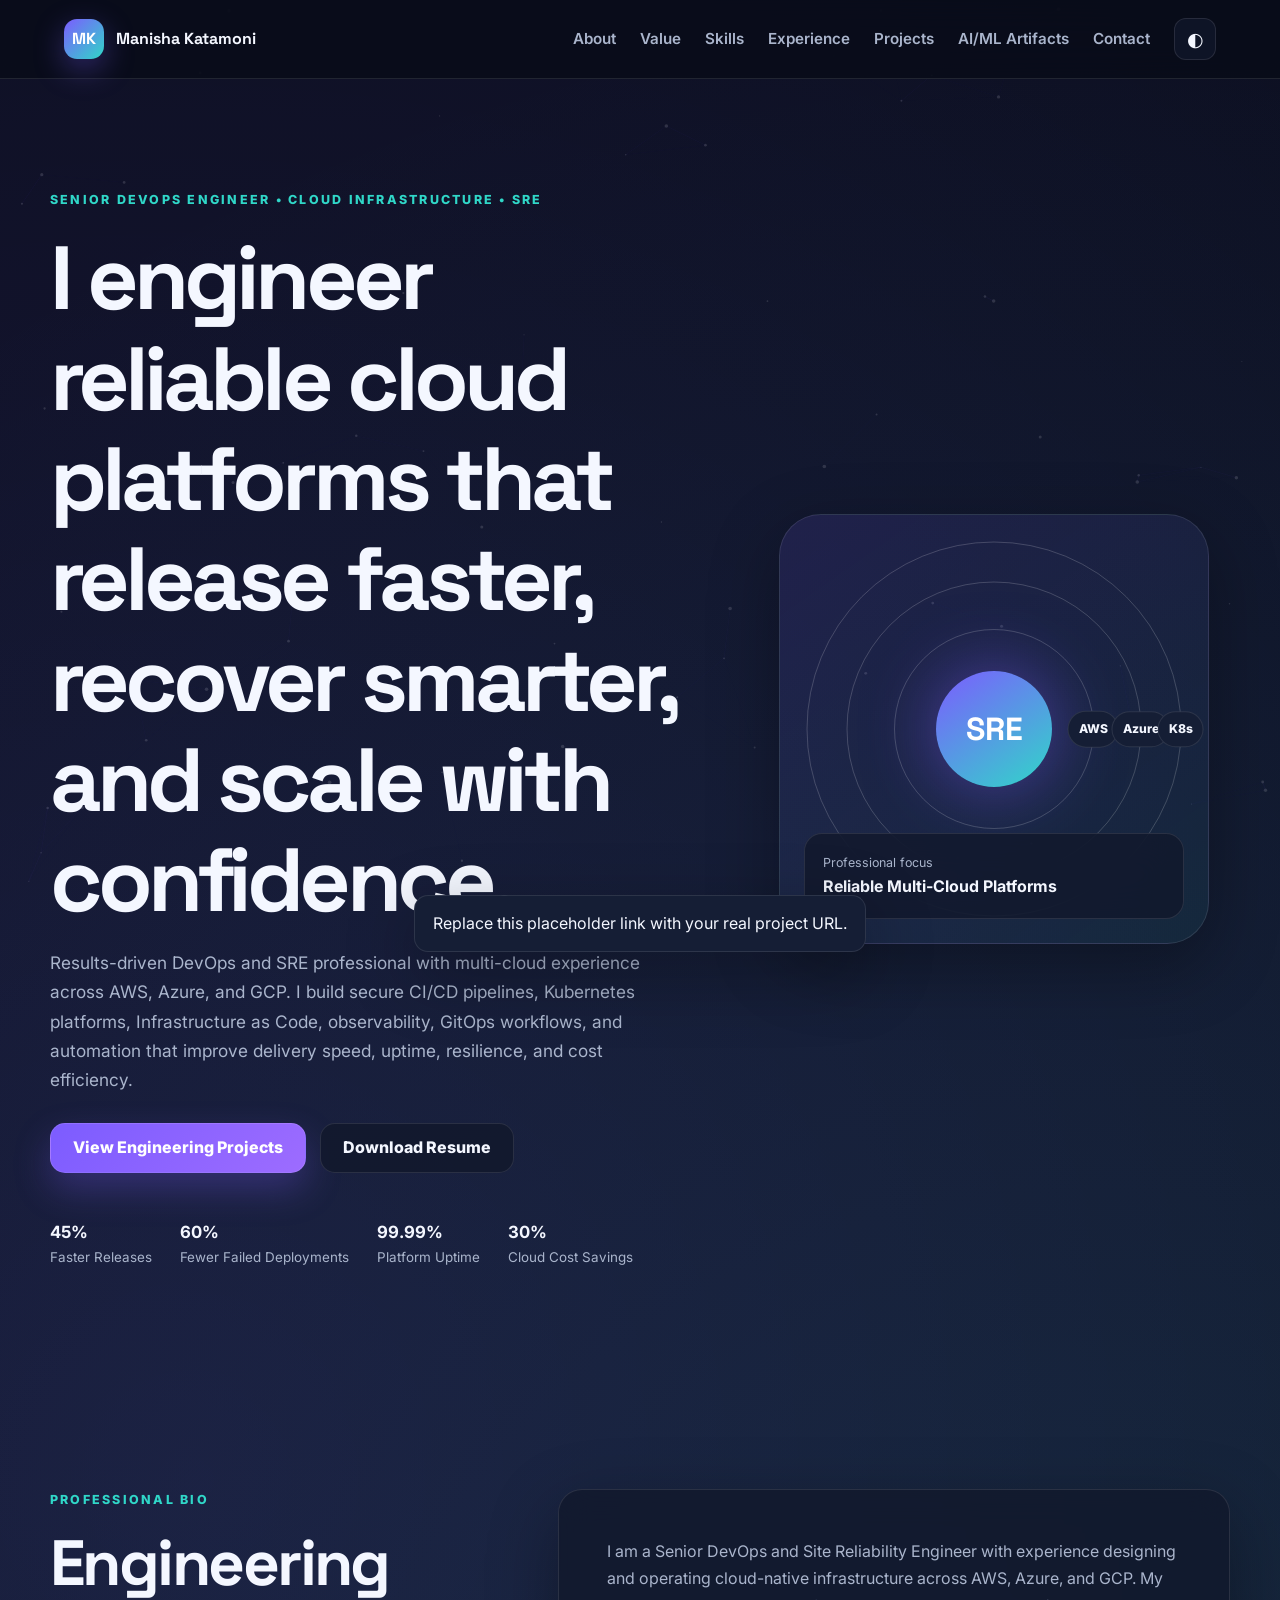
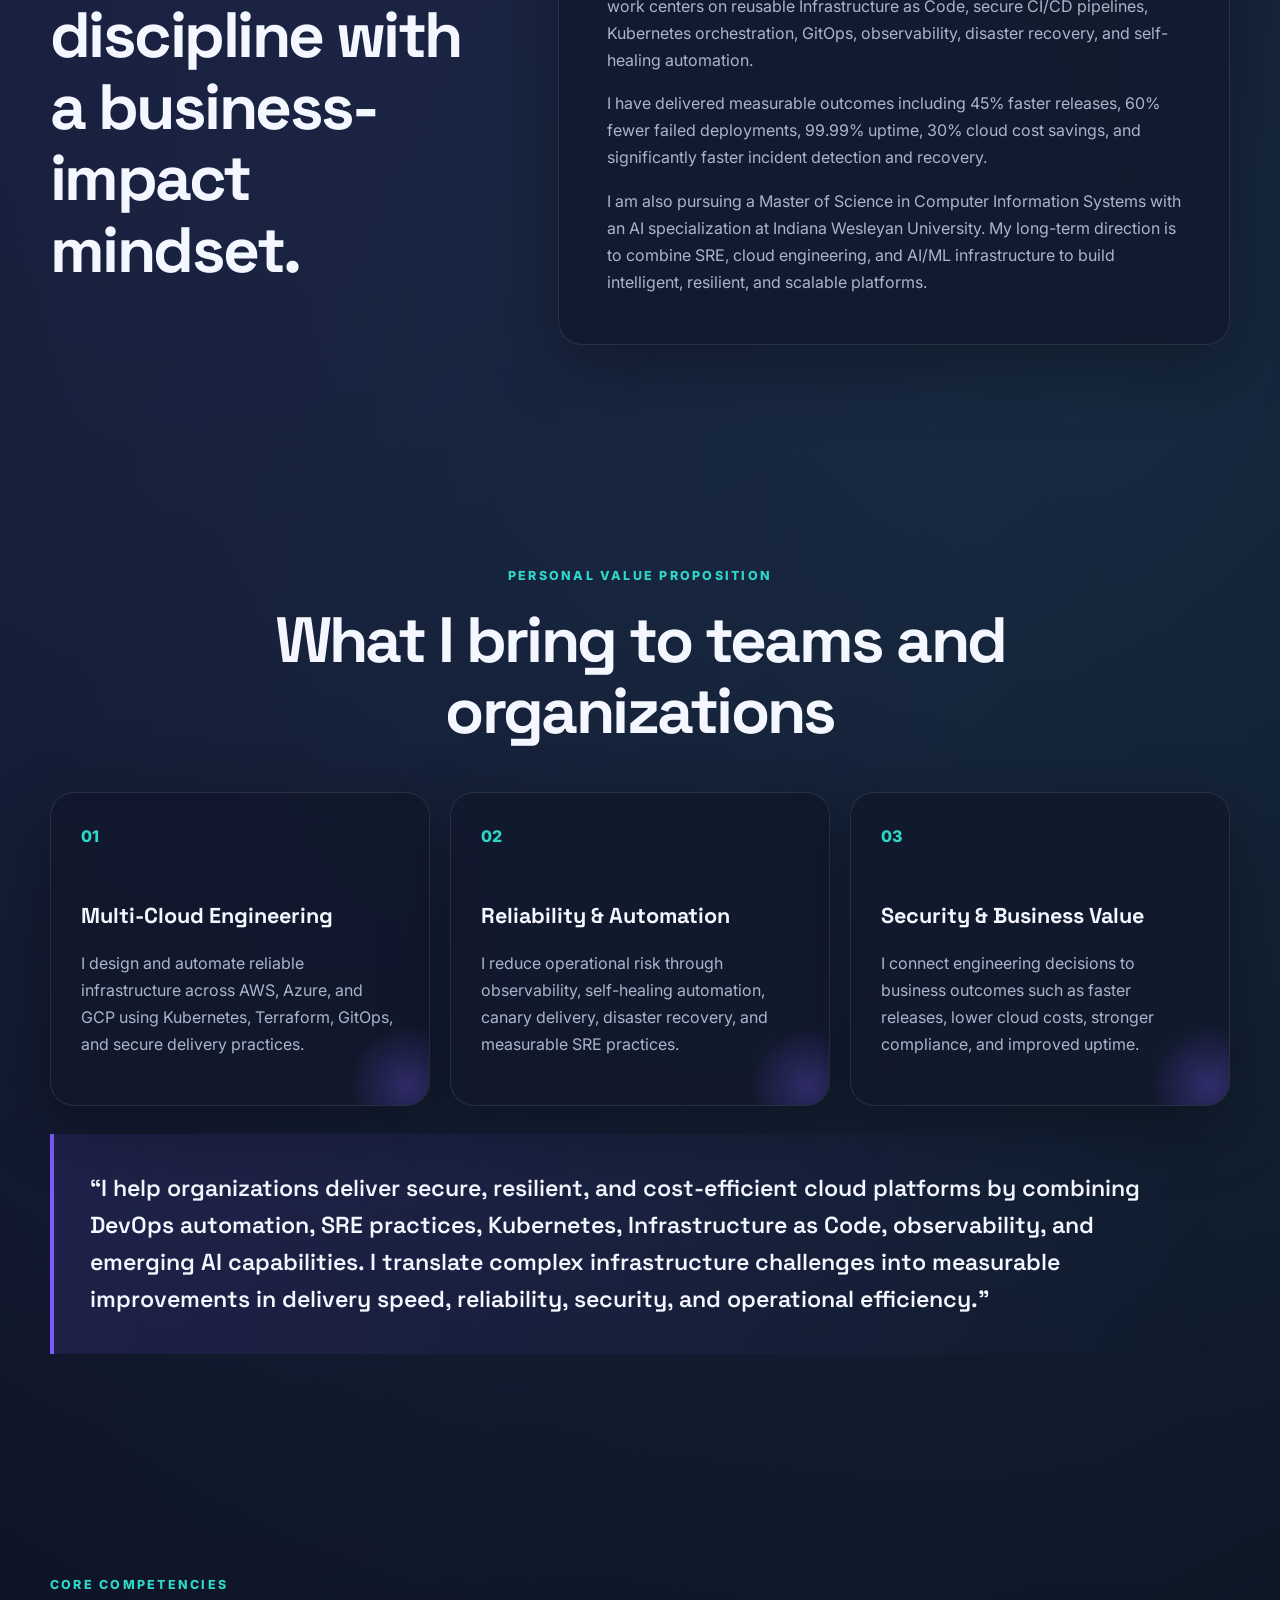
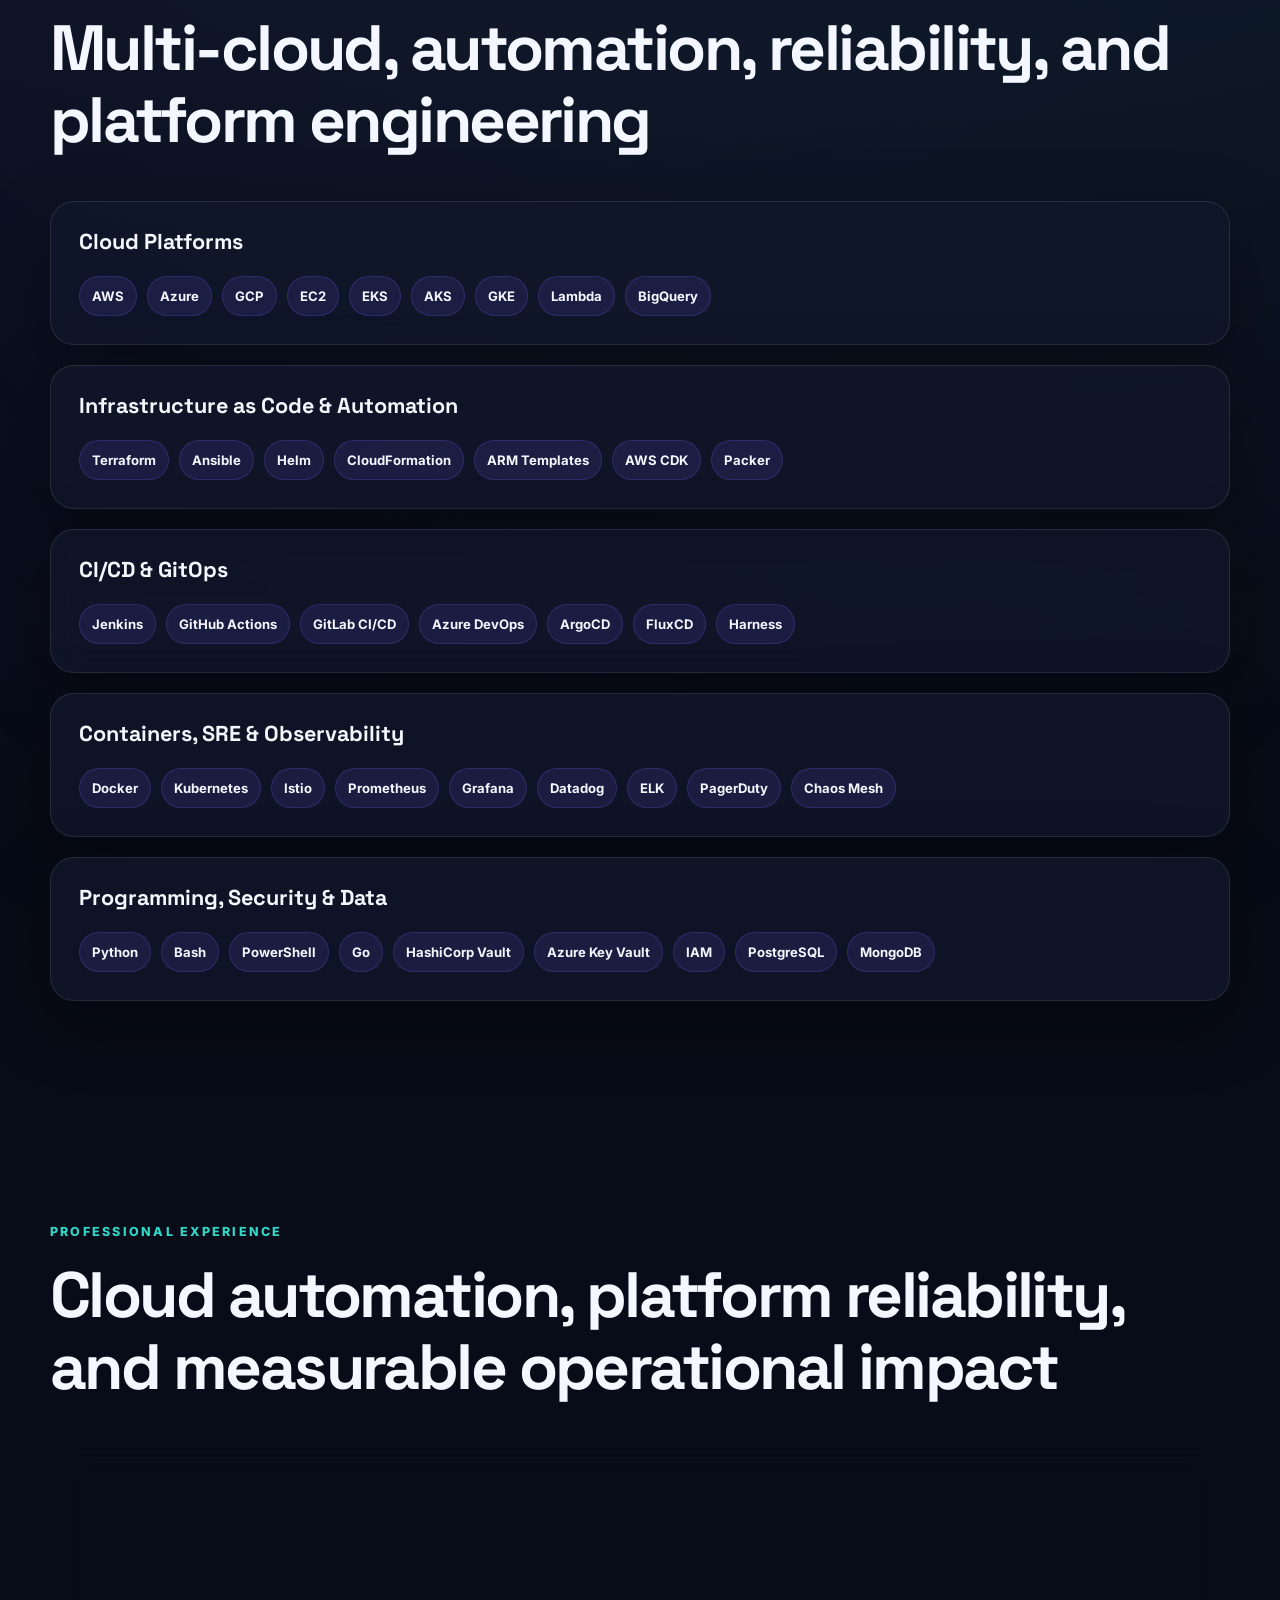
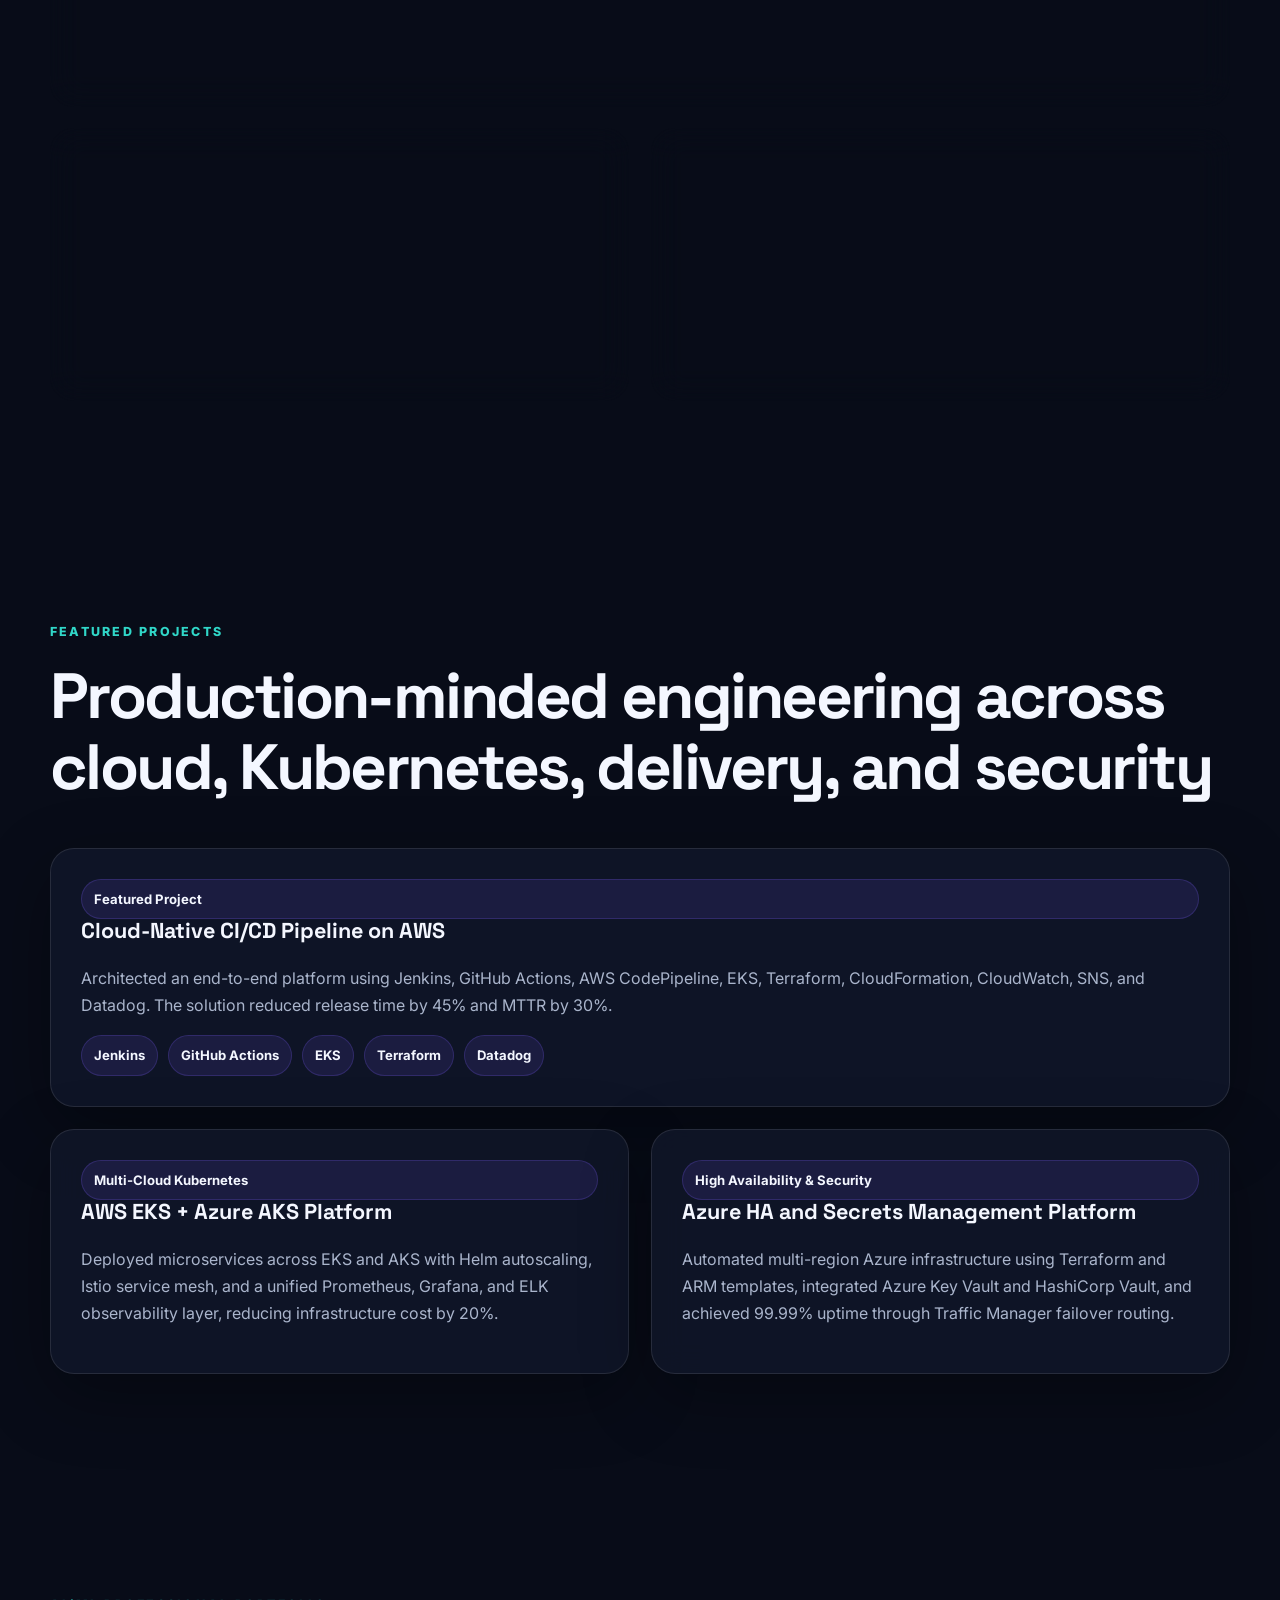
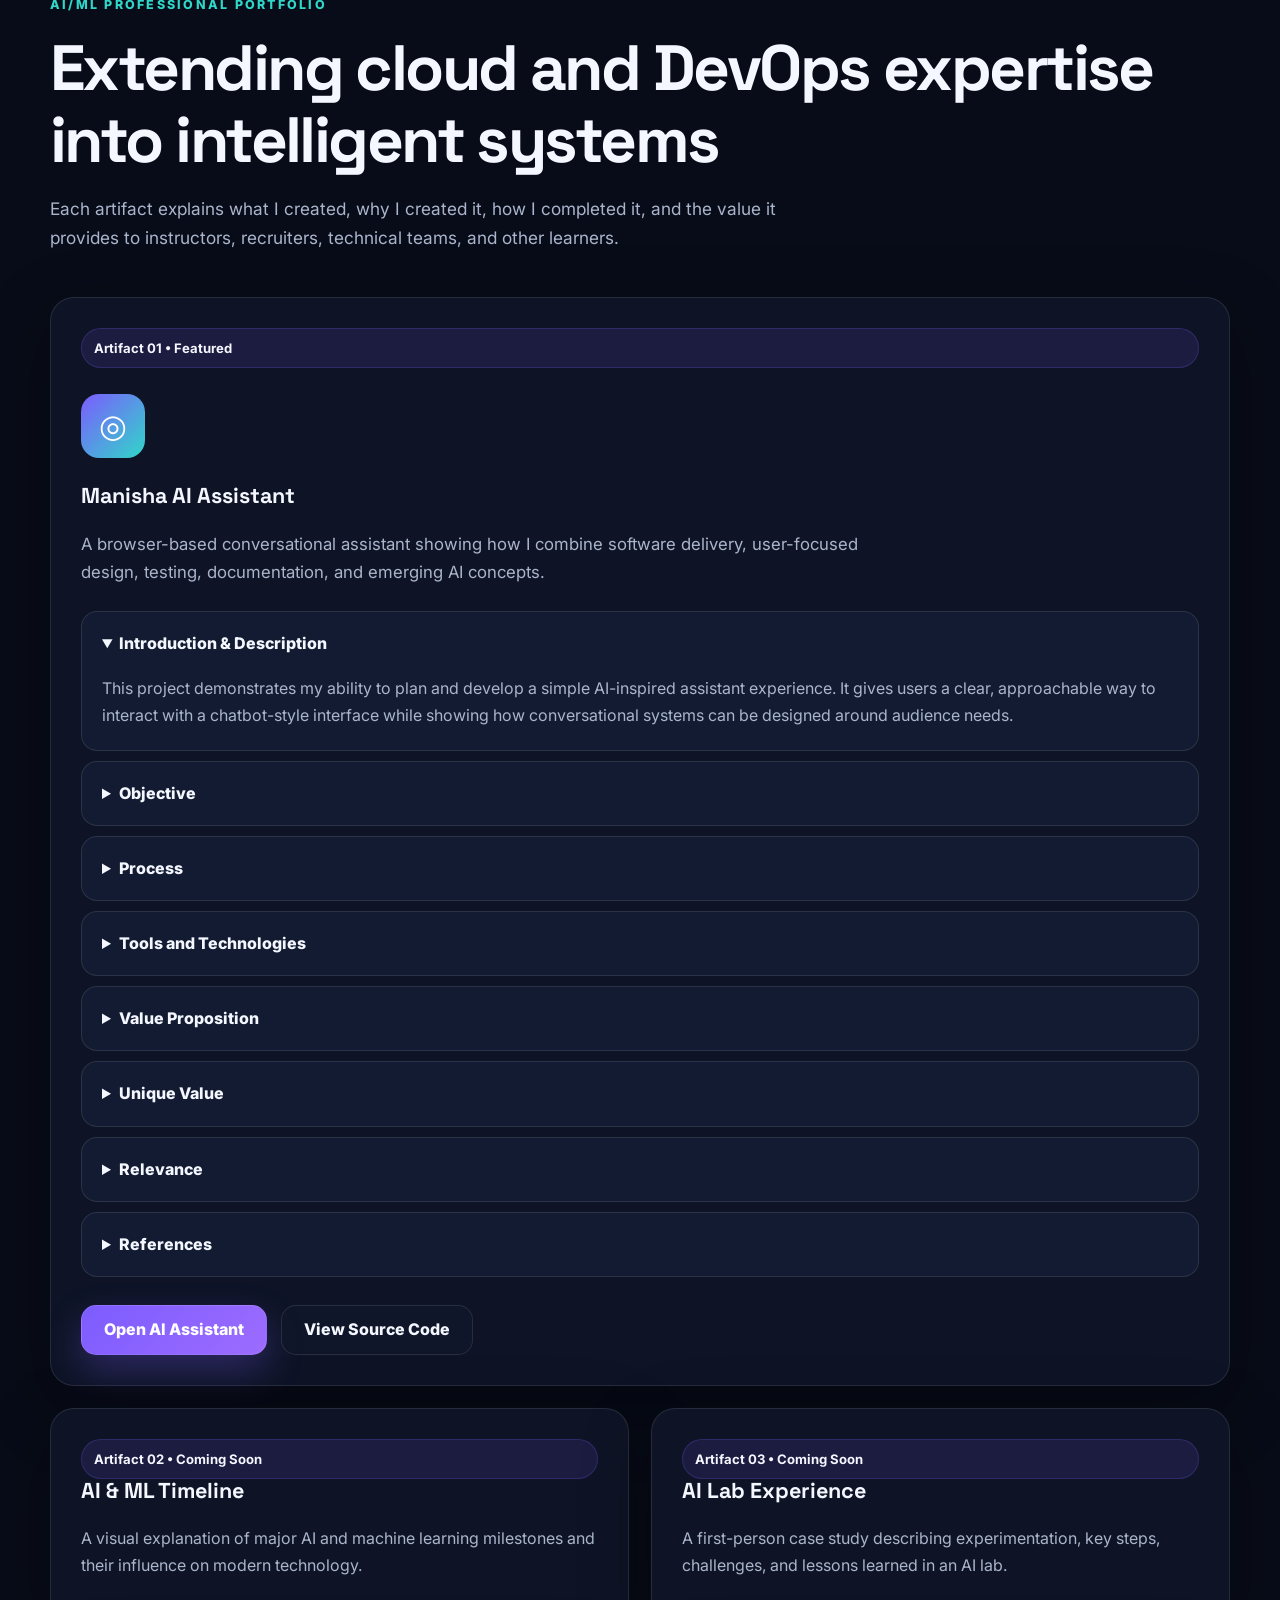
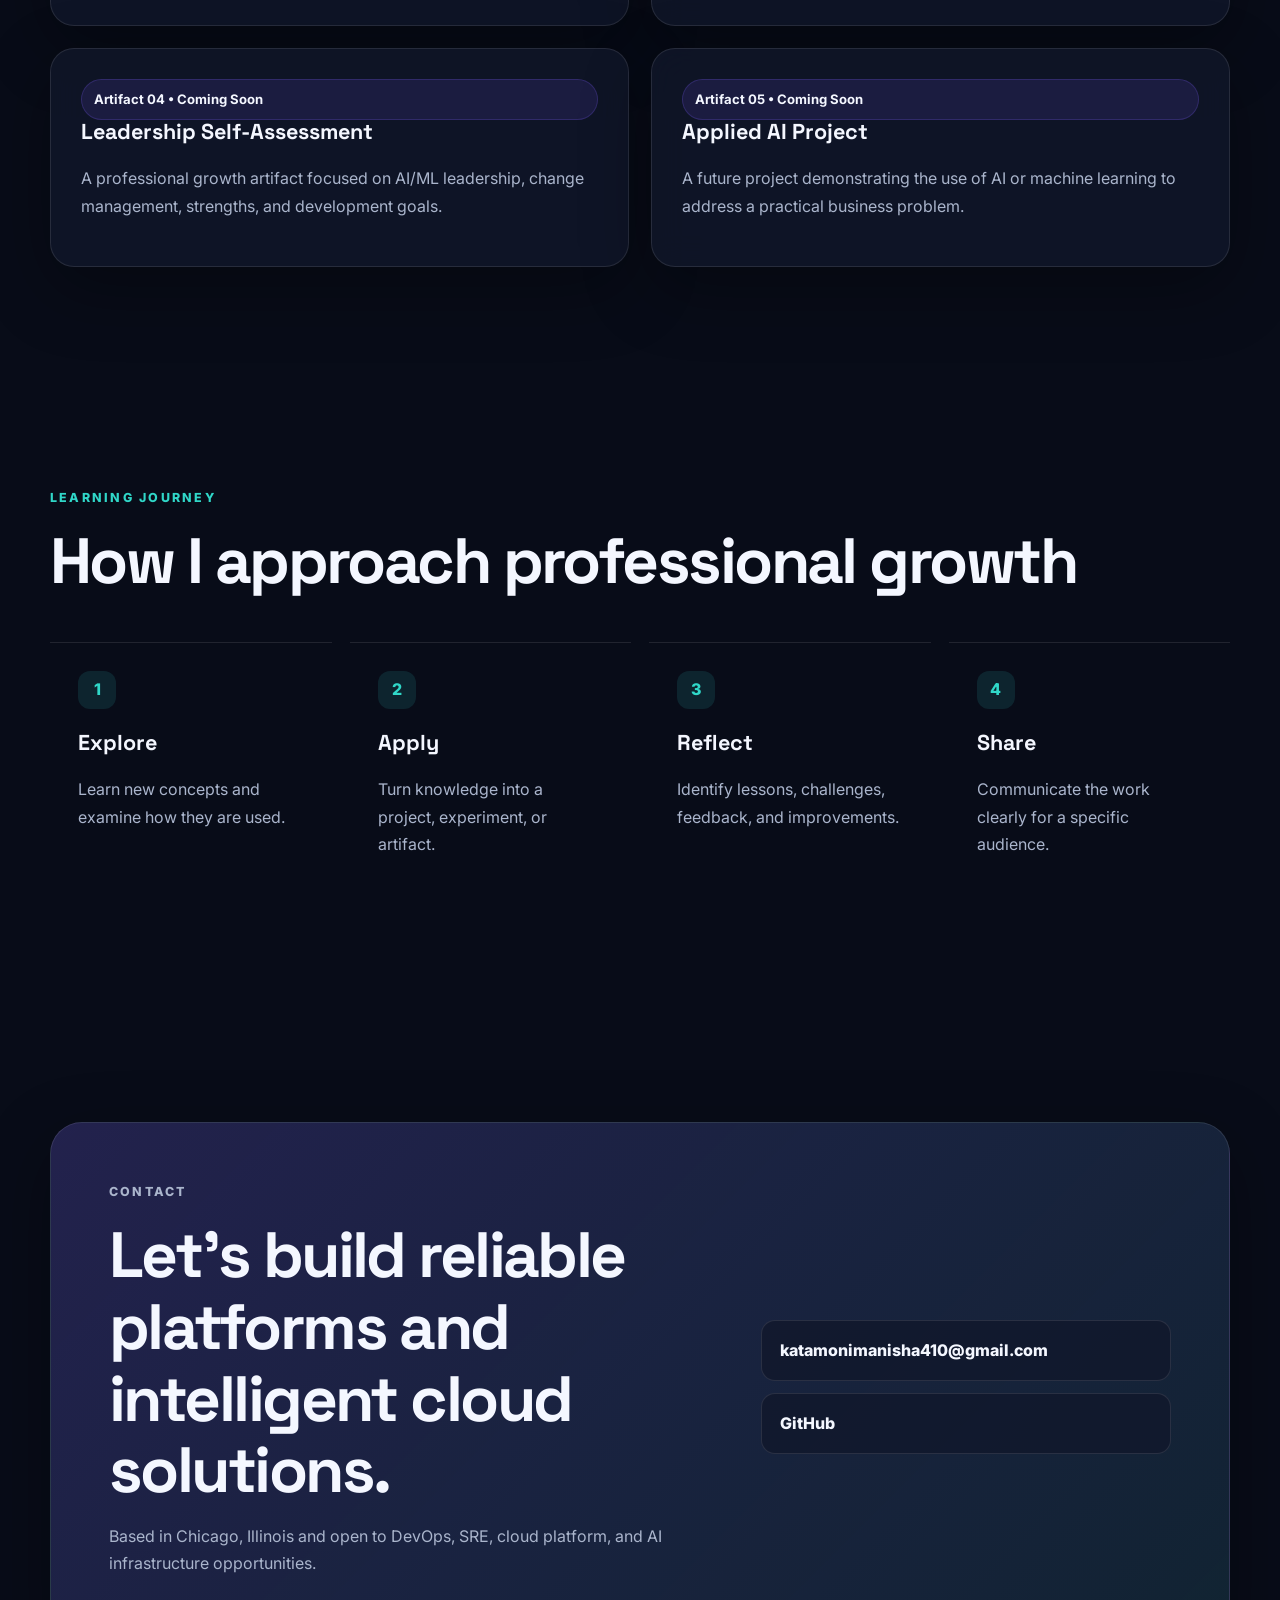
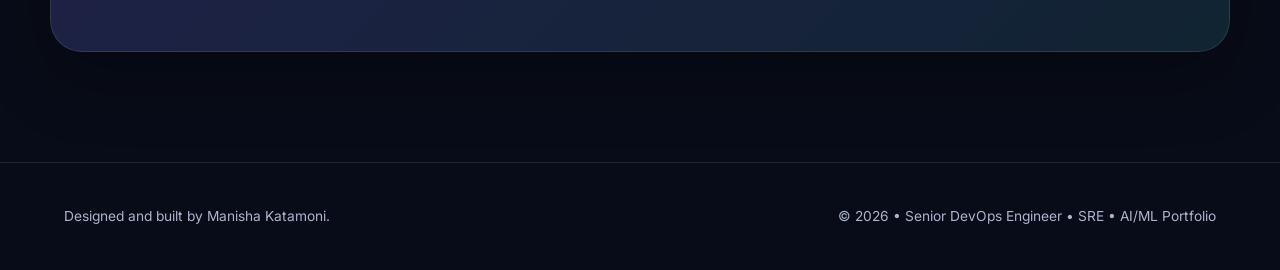
==== index.html @ 49115dc1 "Add files via upload" ====
<!DOCTYPE html>
<html lang="en">
<head>
  <meta charset="UTF-8" />
  <meta name="viewport" content="width=device-width, initial-scale=1.0" />
  <meta name="description" content="Manisha Katamoni — Senior DevOps Engineer, Cloud Infrastructure Engineer, SRE, and AI/ML graduate student." />
  <meta name="keywords" content="Manisha Katamoni, AI, Machine Learning, DevOps, Cloud, Portfolio, GitHub Pages" />
  <meta name="author" content="Manisha Katamoni" />
  <meta property="og:title" content="Manisha Katamoni | AI & ML Portfolio" />
  <meta property="og:description" content="A professional portfolio showcasing AI, ML, DevOps, cloud, and automation projects." />
  <meta property="og:type" content="website" />
  <meta name="theme-color" content="#0b1020" />
  <title>Manisha Katamoni | Senior DevOps Engineer & SRE</title>
  <link rel="icon" href="assets/favicon.svg" type="image/svg+xml" />
  <link rel="stylesheet" href="styles.css" />
</head>
<body>
  <canvas id="neuralCanvas" aria-hidden="true"></canvas>

  <header class="site-header">
    <a class="brand" href="#home" aria-label="Go to home">
      <span class="brand-mark">MK</span>
      <span>Manisha Katamoni</span>
    </a>

    <button class="menu-button" id="menuButton" aria-label="Open navigation" aria-expanded="false">
      <span></span><span></span><span></span>
    </button>

    <nav id="siteNav" aria-label="Primary navigation">
      <a href="#about">About</a>
      <a href="#value">Value</a>
      <a href="#skills">Skills</a>
      <a href="#experience">Experience</a>
      <a href="#projects">Projects</a>
      <a href="#artifacts">AI/ML Artifacts</a>
      <a href="#contact">Contact</a>
    </nav>

    <button class="theme-button" id="themeButton" aria-label="Toggle color theme">◐</button>
  </header>

  <main>
    <section class="hero section" id="home">
      <div class="hero-copy reveal">
        <p class="eyebrow">Senior DevOps Engineer • Cloud Infrastructure • SRE</p>
        <h1>I engineer reliable cloud platforms that release faster, recover smarter, and scale with confidence.</h1>
        <p class="hero-text">Results-driven DevOps and SRE professional with multi-cloud experience across AWS, Azure, and GCP. I build secure CI/CD pipelines, Kubernetes platforms, Infrastructure as Code, observability, GitOps workflows, and automation that improve delivery speed, uptime, resilience, and cost efficiency.</p>
        <div class="hero-actions">
          <a class="button primary" href="#projects">View Engineering Projects</a>
          <a class="button secondary" href="assets/Manisha_Katamoni_Resume.docx" download>Download Resume</a>
        </div>
        <div class="quick-stats" aria-label="Professional highlights">
          <div><strong>45%</strong><span>Faster Releases</span></div>
          <div><strong>60%</strong><span>Fewer Failed Deployments</span></div>
          <div><strong>99.99%</strong><span>Platform Uptime</span></div>
          <div><strong>30%</strong><span>Cloud Cost Savings</span></div>
        </div>
      </div>
      <div class="hero-visual reveal">
        <div class="orbit-card">
          <div class="core">SRE</div>
          <span class="orbit orbit-one"><i>AWS</i></span>
          <span class="orbit orbit-two"><i>Azure</i></span>
          <span class="orbit orbit-three"><i>K8s</i></span>
          <div class="signal-card"><span>Professional focus</span><strong>Reliable Multi-Cloud Platforms</strong></div>
        </div>
      </div>
    </section>

    <section class="section two-column" id="about">
      <div class="section-heading reveal"><p class="eyebrow">Professional Bio</p><h2>Engineering discipline with a business-impact mindset.</h2></div>
      <div class="content-card reveal">
        <p>I am a Senior DevOps and Site Reliability Engineer with experience designing and operating cloud-native infrastructure across AWS, Azure, and GCP. My work centers on reusable Infrastructure as Code, secure CI/CD pipelines, Kubernetes orchestration, GitOps, observability, disaster recovery, and self-healing automation.</p>
        <p>I have delivered measurable outcomes including 45% faster releases, 60% fewer failed deployments, 99.99% uptime, 30% cloud cost savings, and significantly faster incident detection and recovery.</p>
        <p>I am also pursuing a Master of Science in Computer Information Systems with an AI specialization at Indiana Wesleyan University. My long-term direction is to combine SRE, cloud engineering, and AI/ML infrastructure to build intelligent, resilient, and scalable platforms.</p>
      </div>
    </section>

    <section class="section value-section" id="value">
      <div class="section-heading centered reveal">
        <p class="eyebrow">Personal Value Proposition</p>
        <h2>What I bring to teams and organizations</h2>
      </div>

      <div class="value-grid">
        <article class="value-card reveal">
          <span class="card-number">01</span>
          <h3>Multi-Cloud Engineering</h3>
          <p>I design and automate reliable infrastructure across AWS, Azure, and GCP using Kubernetes, Terraform, GitOps, and secure delivery practices.</p>
        </article>

        <article class="value-card reveal">
          <span class="card-number">02</span>
          <h3>Reliability & Automation</h3>
          <p>I reduce operational risk through observability, self-healing automation, canary delivery, disaster recovery, and measurable SRE practices.</p>
        </article>

        <article class="value-card reveal">
          <span class="card-number">03</span>
          <h3>Security & Business Value</h3>
          <p>I connect engineering decisions to business outcomes such as faster releases, lower cloud costs, stronger compliance, and improved uptime.</p>
        </article>
      </div>

      <blockquote class="statement reveal">“I help organizations deliver secure, resilient, and cost-efficient cloud platforms by combining DevOps automation, SRE practices, Kubernetes, Infrastructure as Code, observability, and emerging AI capabilities. I translate complex infrastructure challenges into measurable improvements in delivery speed, reliability, security, and operational efficiency.”</blockquote>
    </section>

    <section class="section" id="skills">
      <div class="section-heading reveal"><p class="eyebrow">Core Competencies</p><h2>Multi-cloud, automation, reliability, and platform engineering</h2></div>
      <div class="skills-layout">
        <div class="skill-group reveal"><h3>Cloud Platforms</h3><div class="tag-list"><span>AWS</span><span>Azure</span><span>GCP</span><span>EC2</span><span>EKS</span><span>AKS</span><span>GKE</span><span>Lambda</span><span>BigQuery</span></div></div>
        <div class="skill-group reveal"><h3>Infrastructure as Code & Automation</h3><div class="tag-list"><span>Terraform</span><span>Ansible</span><span>Helm</span><span>CloudFormation</span><span>ARM Templates</span><span>AWS CDK</span><span>Packer</span></div></div>
        <div class="skill-group reveal"><h3>CI/CD & GitOps</h3><div class="tag-list"><span>Jenkins</span><span>GitHub Actions</span><span>GitLab CI/CD</span><span>Azure DevOps</span><span>ArgoCD</span><span>FluxCD</span><span>Harness</span></div></div>
        <div class="skill-group reveal"><h3>Containers, SRE & Observability</h3><div class="tag-list"><span>Docker</span><span>Kubernetes</span><span>Istio</span><span>Prometheus</span><span>Grafana</span><span>Datadog</span><span>ELK</span><span>PagerDuty</span><span>Chaos Mesh</span></div></div>
        <div class="skill-group reveal"><h3>Programming, Security & Data</h3><div class="tag-list"><span>Python</span><span>Bash</span><span>PowerShell</span><span>Go</span><span>HashiCorp Vault</span><span>Azure Key Vault</span><span>IAM</span><span>PostgreSQL</span><span>MongoDB</span></div></div>
      </div>
    </section>


    <section class="section" id="experience">
      <div class="section-heading reveal"><p class="eyebrow">Professional Experience</p><h2>Cloud automation, platform reliability, and measurable operational impact</h2></div>
      <div class="artifact-grid">
        <article class="artifact-card featured reveal"><div class="artifact-badge">Jan 2024 – Apr 2026</div><h3>DevOps Engineer — Biztegy Analytics Inc</h3><p>Built reusable Terraform modules and Ansible playbooks, deployed AKS workloads with Docker and Helm, accelerated release velocity through GitHub Actions and Jenkins, reduced AWS costs, strengthened observability, and integrated Azure Key Vault and HashiCorp Vault.</p><div class="tag-list"><span>40% faster provisioning</span><span>45% faster releases</span><span>30% lower cloud cost</span><span>99.99% uptime</span></div></article>
        <article class="artifact-card reveal"><div class="artifact-badge">Jan 2023 – Jan 2024</div><h3>Site Reliability Engineer — MAXSOFT</h3><p>Defined SLIs and SLOs, automated Kubernetes recovery with Python and Ansible, introduced canary delivery and ArgoCD, optimized EKS autoscaling, and designed disaster recovery with a two-hour RTO and 30-minute RPO.</p></article>
        <article class="artifact-card reveal"><div class="artifact-badge">Oct 2020 – Dec 2021</div><h3>AWS DevOps Engineer Intern — RSM Technologies</h3><p>Automated AWS deployments with Jenkins and GitHub Actions, improved IAM and VPC security, introduced Terraform and CloudFormation, deployed Docker workloads to ECS Fargate, and created CloudWatch and SNS monitoring.</p></article>
      </div>
    </section>

    <section class="section" id="projects">
      <div class="section-heading reveal"><p class="eyebrow">Featured Projects</p><h2>Production-minded engineering across cloud, Kubernetes, delivery, and security</h2></div>
      <div class="artifact-grid">
        <article class="artifact-card featured reveal"><div class="artifact-badge">Featured Project</div><h3>Cloud-Native CI/CD Pipeline on AWS</h3><p>Architected an end-to-end platform using Jenkins, GitHub Actions, AWS CodePipeline, EKS, Terraform, CloudFormation, CloudWatch, SNS, and Datadog. The solution reduced release time by 45% and MTTR by 30%.</p><div class="tag-list"><span>Jenkins</span><span>GitHub Actions</span><span>EKS</span><span>Terraform</span><span>Datadog</span></div></article>
        <article class="artifact-card reveal"><div class="artifact-badge">Multi-Cloud Kubernetes</div><h3>AWS EKS + Azure AKS Platform</h3><p>Deployed microservices across EKS and AKS with Helm autoscaling, Istio service mesh, and a unified Prometheus, Grafana, and ELK observability layer, reducing infrastructure cost by 20%.</p></article>
        <article class="artifact-card reveal"><div class="artifact-badge">High Availability & Security</div><h3>Azure HA and Secrets Management Platform</h3><p>Automated multi-region Azure infrastructure using Terraform and ARM templates, integrated Azure Key Vault and HashiCorp Vault, and achieved 99.99% uptime through Traffic Manager failover routing.</p></article>
      </div>
    </section>

    <section class="section" id="artifacts">
      <div class="section-heading reveal">
        <p class="eyebrow">AI/ML Professional Portfolio</p>
        <h2>Extending cloud and DevOps expertise into intelligent systems</h2>
        <p class="section-intro">
          Each artifact explains what I created, why I created it, how I completed it, and the value
          it provides to instructors, recruiters, technical teams, and other learners.
        </p>
      </div>

      <div class="artifact-grid">
        <article class="artifact-card featured reveal">
          <div class="artifact-badge">Artifact 01 • Featured</div>
          <div class="artifact-icon">◎</div>
          <h3>Manisha AI Assistant</h3>
          <p class="artifact-summary">
            A browser-based conversational assistant showing how I combine software delivery, user-focused design, testing, documentation, and emerging AI concepts.
          </p>

          <div class="artifact-details">
            <details open>
              <summary>Introduction & Description</summary>
              <p>
                This project demonstrates my ability to plan and develop a simple AI-inspired
                assistant experience. It gives users a clear, approachable way to interact with a
                chatbot-style interface while showing how conversational systems can be designed
                around audience needs.
              </p>
            </details>

            <details>
              <summary>Objective</summary>
              <p>
                To understand the fundamentals of AI assistants and create an accessible application
                that demonstrates conversation flow, user interaction, testing, and practical software delivery.
              </p>
            </details>

            <details>
              <summary>Process</summary>
              <ol>
                <li>Defined the assistant's purpose, audience, rules, and success criteria.</li>
                <li>Designed a simple conversation flow and user interface.</li>
                <li>Developed the project using browser-based technologies.</li>
                <li>Created test scenarios for expected and unexpected user inputs.</li>
                <li>Published the project so an instructor or recruiter could access it.</li>
              </ol>
            </details>

            <details>
              <summary>Tools and Technologies</summary>
              <p>HTML, CSS, JavaScript, Git, GitHub, GitHub Pages, and generative AI for planning and testing.</p>
            </details>

            <details>
              <summary>Value Proposition</summary>
              <p>
                This artifact demonstrates that I can translate AI concepts into a practical and
                understandable user experience while applying software development, documentation,
                testing, and deployment skills.
              </p>
            </details>

            <details>
              <summary>Unique Value</summary>
              <p>
                The project connects my existing engineering background with my developing AI skills.
                It shows not only that I can build a working application, but also that I can explain
                its purpose and make it accessible to a broad audience.
              </p>
            </details>

            <details>
              <summary>Relevance</summary>
              <p>
                This artifact is relevant to instructors, hiring managers, and technical teams because
                it provides visible evidence of problem-solving, communication, web development,
                project organization, and AI-focused learning.
              </p>
            </details>

            <details>
              <summary>References</summary>
              <p>GitHub documentation, course learning materials, and project testing notes.</p>
            </details>
          </div>

          <div class="artifact-actions">
            <a class="button primary" href="https://m25022000.github.io/manisha-AI-Assistent/" target="_blank" rel="noreferrer">Open AI Assistant</a>
            <a class="button secondary" href="https://github.com/m25022000/manisha-AI-Assistent" target="_blank" rel="noreferrer">View Source Code</a>
          </div>
        </article>

        <article class="artifact-card reveal">
          <div class="artifact-badge">Artifact 02 • Coming Soon</div>
          <h3>AI & ML Timeline</h3>
          <p>A visual explanation of major AI and machine learning milestones and their influence on modern technology.</p>
        </article>

        <article class="artifact-card reveal">
          <div class="artifact-badge">Artifact 03 • Coming Soon</div>
          <h3>AI Lab Experience</h3>
          <p>A first-person case study describing experimentation, key steps, challenges, and lessons learned in an AI lab.</p>
        </article>

        <article class="artifact-card reveal">
          <div class="artifact-badge">Artifact 04 • Coming Soon</div>
          <h3>Leadership Self-Assessment</h3>
          <p>A professional growth artifact focused on AI/ML leadership, change management, strengths, and development goals.</p>
        </article>

        <article class="artifact-card reveal">
          <div class="artifact-badge">Artifact 05 • Coming Soon</div>
          <h3>Applied AI Project</h3>
          <p>A future project demonstrating the use of AI or machine learning to address a practical business problem.</p>
        </article>
      </div>
    </section>

    <section class="section journey">
      <div class="section-heading reveal">
        <p class="eyebrow">Learning Journey</p>
        <h2>How I approach professional growth</h2>
      </div>

      <div class="journey-track">
        <div class="journey-step reveal"><span>1</span><h3>Explore</h3><p>Learn new concepts and examine how they are used.</p></div>
        <div class="journey-step reveal"><span>2</span><h3>Apply</h3><p>Turn knowledge into a project, experiment, or artifact.</p></div>
        <div class="journey-step reveal"><span>3</span><h3>Reflect</h3><p>Identify lessons, challenges, feedback, and improvements.</p></div>
        <div class="journey-step reveal"><span>4</span><h3>Share</h3><p>Communicate the work clearly for a specific audience.</p></div>
      </div>
    </section>

    <section class="section contact-section" id="contact">
      <div class="contact-card reveal">
        <div>
          <p class="eyebrow">Contact</p>
          <h2>Let’s build reliable platforms and intelligent cloud solutions.</h2>
          <p>
            Based in Chicago, Illinois and open to DevOps, SRE, cloud platform, and AI infrastructure opportunities.
          </p>
        </div>

        <div class="contact-links">
          <a href="mailto:katamonimanisha410@gmail.com">katamonimanisha410@gmail.com</a>
          <a href="https://github.com/m25022000" target="_blank" rel="noreferrer">GitHub</a>
        </div>
      </div>
    </section>
  </main>

  <footer>
    <p>Designed and built by Manisha Katamoni.</p>
    <p>© <span id="currentYear"></span> • Senior DevOps Engineer • SRE • AI/ML Portfolio</p>
  </footer>

  <div class="toast" id="toast" role="status" aria-live="polite">
    Replace this placeholder link with your real project URL.
  </div>

  <script src="script.js"></script>
</body>
</html>
---- styles.css ----
@import url('https://fonts.googleapis.com/css2?family=Inter:wght@400;500;600;700;800&family=Space+Grotesk:wght@500;600;700&display=swap');

:root {
  --bg: #080c18;
  --bg-soft: #10172a;
  --surface: rgba(17, 24, 43, 0.78);
  --surface-strong: #151e35;
  --text: #f4f7ff;
  --muted: #aab5cc;
  --line: rgba(255,255,255,.1);
  --accent: #7c5cff;
  --accent-2: #30d7c8;
  --accent-3: #ffb86b;
  --shadow: 0 22px 70px rgba(0,0,0,.32);
  --radius: 24px;
}

body.light {
  --bg: #f5f7fb;
  --bg-soft: #e9edf6;
  --surface: rgba(255,255,255,.82);
  --surface-strong: #ffffff;
  --text: #12182a;
  --muted: #5d6880;
  --line: rgba(18,24,42,.1);
  --shadow: 0 22px 60px rgba(31,45,80,.12);
}

* { box-sizing: border-box; }

html {
  scroll-behavior: smooth;
  scroll-padding-top: 90px;
}

body {
  margin: 0;
  background:
    radial-gradient(circle at 15% 15%, rgba(124,92,255,.15), transparent 30%),
    radial-gradient(circle at 85% 20%, rgba(48,215,200,.12), transparent 25%),
    var(--bg);
  color: var(--text);
  font-family: Inter, sans-serif;
  line-height: 1.7;
  transition: background .3s ease, color .3s ease;
}

a { color: inherit; text-decoration: none; }
button { font: inherit; }

#neuralCanvas {
  position: fixed;
  inset: 0;
  width: 100%;
  height: 100%;
  z-index: -1;
  opacity: .45;
  pointer-events: none;
}

.site-header {
  position: sticky;
  top: 0;
  z-index: 20;
  display: grid;
  grid-template-columns: auto 1fr auto;
  align-items: center;
  gap: 24px;
  padding: 18px clamp(20px, 5vw, 72px);
  background: color-mix(in srgb, var(--bg) 78%, transparent);
  backdrop-filter: blur(18px);
  border-bottom: 1px solid var(--line);
}

.brand {
  display: flex;
  align-items: center;
  gap: 12px;
  font-family: "Space Grotesk", sans-serif;
  font-weight: 700;
}

.brand-mark {
  display: grid;
  place-items: center;
  width: 40px;
  height: 40px;
  border-radius: 13px;
  background: linear-gradient(135deg, var(--accent), var(--accent-2));
  color: white;
  box-shadow: 0 10px 30px rgba(124,92,255,.35);
}

nav {
  justify-self: end;
  display: flex;
  gap: 24px;
}

nav a {
  color: var(--muted);
  font-size: .95rem;
  font-weight: 600;
  transition: color .2s ease;
}

nav a:hover { color: var(--text); }

.theme-button,
.menu-button {
  border: 1px solid var(--line);
  background: var(--surface);
  color: var(--text);
  border-radius: 12px;
  cursor: pointer;
}

.theme-button {
  width: 42px;
  height: 42px;
  font-size: 1.2rem;
}

.menu-button {
  display: none;
  width: 44px;
  height: 44px;
  padding: 10px;
}

.menu-button span {
  display: block;
  height: 2px;
  margin: 5px 0;
  background: currentColor;
}

.section {
  width: min(1180px, calc(100% - 40px));
  margin: 0 auto;
  padding: 110px 0;
}

.hero {
  min-height: calc(100vh - 78px);
  display: grid;
  grid-template-columns: 1.15fr .85fr;
  align-items: center;
  gap: 70px;
}

.eyebrow {
  margin: 0 0 18px;
  color: var(--accent-2);
  font-size: .78rem;
  font-weight: 800;
  letter-spacing: .18em;
  text-transform: uppercase;
}

h1, h2, h3 {
  font-family: "Space Grotesk", sans-serif;
  line-height: 1.12;
}

h1 {
  margin: 0;
  font-size: clamp(3rem, 7vw, 6.4rem);
  letter-spacing: -.055em;
  max-width: 920px;
}

h2 {
  margin: 0;
  font-size: clamp(2.2rem, 5vw, 4.5rem);
  letter-spacing: -.04em;
}

h3 { margin-top: 0; font-size: 1.35rem; }

.hero-text,
.section-intro {
  max-width: 760px;
  color: var(--muted);
  font-size: 1.08rem;
}

.hero-actions,
.artifact-actions {
  display: flex;
  flex-wrap: wrap;
  gap: 14px;
  margin-top: 28px;
}

.button {
  display: inline-flex;
  align-items: center;
  justify-content: center;
  min-height: 50px;
  padding: 0 22px;
  border-radius: 15px;
  border: 1px solid var(--line);
  font-weight: 800;
  transition: transform .2s ease, box-shadow .2s ease, background .2s ease;
}

.button:hover { transform: translateY(-2px); }

.button.primary {
  background: linear-gradient(135deg, var(--accent), #9d6cff);
  color: #fff;
  box-shadow: 0 16px 36px rgba(124,92,255,.28);
}

.button.secondary { background: var(--surface); }

.quick-stats {
  display: flex;
  flex-wrap: wrap;
  gap: 28px;
  margin-top: 45px;
}

.quick-stats div {
  display: flex;
  flex-direction: column;
}

.quick-stats strong { font-size: 1.05rem; }
.quick-stats span { color: var(--muted); font-size: .84rem; }

.hero-visual {
  min-height: 520px;
  display: grid;
  place-items: center;
}

.orbit-card {
  position: relative;
  width: min(430px, 88vw);
  aspect-ratio: 1;
  border: 1px solid var(--line);
  border-radius: 42px;
  background: linear-gradient(145deg, rgba(124,92,255,.13), rgba(48,215,200,.06));
  box-shadow: var(--shadow);
  overflow: hidden;
}

.core {
  position: absolute;
  inset: 50% auto auto 50%;
  transform: translate(-50%, -50%);
  display: grid;
  place-items: center;
  width: 116px;
  height: 116px;
  border-radius: 50%;
  background: linear-gradient(145deg, var(--accent), var(--accent-2));
  color: white;
  font: 800 2rem "Space Grotesk";
  box-shadow: 0 0 70px rgba(124,92,255,.5);
}

.orbit {
  position: absolute;
  inset: 50% auto auto 50%;
  border: 1px solid rgba(255,255,255,.18);
  border-radius: 50%;
  transform: translate(-50%, -50%);
  animation: spin 18s linear infinite;
}

.orbit i {
  position: absolute;
  top: 50%;
  left: 100%;
  transform: translate(-50%, -50%);
  padding: 7px 10px;
  border-radius: 999px;
  background: var(--surface-strong);
  border: 1px solid var(--line);
  color: var(--text);
  font-style: normal;
  font-size: .76rem;
  font-weight: 800;
}

.orbit-one { width: 200px; height: 200px; }
.orbit-two { width: 295px; height: 295px; animation-duration: 25s; animation-direction: reverse; }
.orbit-three { width: 375px; height: 375px; animation-duration: 32s; }

.signal-card {
  position: absolute;
  left: 24px;
  right: 24px;
  bottom: 24px;
  padding: 18px;
  border-radius: 18px;
  background: var(--surface);
  border: 1px solid var(--line);
  backdrop-filter: blur(18px);
}

.signal-card span { display: block; color: var(--muted); font-size: .78rem; }
.signal-card strong { font-size: 1rem; }

@keyframes spin {
  to { transform: translate(-50%, -50%) rotate(360deg); }
}

.two-column {
  display: grid;
  grid-template-columns: .8fr 1.2fr;
  gap: 60px;
}

.section-heading { margin-bottom: 44px; }
.section-heading.centered { text-align: center; }
.section-heading.centered h2 { max-width: 860px; margin-inline: auto; }

.content-card,
.value-card,
.skill-group,
.artifact-card,
.contact-card {
  border: 1px solid var(--line);
  background: var(--surface);
  backdrop-filter: blur(16px);
  box-shadow: var(--shadow);
}

.content-card {
  padding: clamp(26px, 5vw, 48px);
  border-radius: var(--radius);
}

.content-card p { color: var(--muted); }
.content-card p:first-child { margin-top: 0; }
.content-card p:last-child { margin-bottom: 0; }

.value-grid {
  display: grid;
  grid-template-columns: repeat(3, 1fr);
  gap: 20px;
}

.value-card {
  position: relative;
  min-height: 260px;
  padding: 30px;
  border-radius: var(--radius);
  overflow: hidden;
}

.value-card::after {
  content: "";
  position: absolute;
  width: 120px;
  height: 120px;
  right: -40px;
  bottom: -40px;
  border-radius: 50%;
  background: radial-gradient(circle, rgba(124,92,255,.3), transparent 70%);
}

.card-number {
  display: inline-block;
  margin-bottom: 54px;
  color: var(--accent-2);
  font-weight: 800;
}

.value-card p,
.skill-group p,
.artifact-card p { color: var(--muted); }

.statement {
  margin: 28px 0 0;
  padding: 36px;
  border-left: 4px solid var(--accent);
  background: linear-gradient(90deg, rgba(124,92,255,.12), transparent);
  border-radius: 0 var(--radius) var(--radius) 0;
  font: 600 clamp(1.1rem, 2vw, 1.45rem)/1.6 "Space Grotesk";
}

.skills-layout {
  display: grid;
  gap: 20px;
}

.skill-group {
  padding: 28px;
  border-radius: var(--radius);
}

.tag-list {
  display: flex;
  flex-wrap: wrap;
  gap: 10px;
}

.tag-list span,
.artifact-badge {
  padding: 8px 12px;
  border-radius: 999px;
  background: rgba(124,92,255,.12);
  border: 1px solid rgba(124,92,255,.22);
  font-size: .82rem;
  font-weight: 700;
}

.artifact-grid {
  display: grid;
  grid-template-columns: repeat(2, 1fr);
  gap: 22px;
}

.artifact-card {
  padding: 30px;
  border-radius: var(--radius);
}

.artifact-card.featured { grid-column: 1 / -1; }

.artifact-icon {
  display: grid;
  place-items: center;
  width: 64px;
  height: 64px;
  margin: 26px 0;
  border-radius: 18px;
  background: linear-gradient(135deg, var(--accent), var(--accent-2));
  color: white;
  font-size: 2rem;
}

.artifact-summary {
  max-width: 820px;
  font-size: 1.05rem;
}

.artifact-details {
  display: grid;
  gap: 10px;
  margin-top: 24px;
}

details {
  border: 1px solid var(--line);
  border-radius: 16px;
  background: color-mix(in srgb, var(--surface-strong) 80%, transparent);
  overflow: hidden;
}

summary {
  padding: 18px 20px;
  cursor: pointer;
  font-weight: 800;
}

details p, details ol {
  margin: 0;
  padding: 0 20px 20px;
  color: var(--muted);
}

.journey-track {
  display: grid;
  grid-template-columns: repeat(4, 1fr);
  gap: 18px;
}

.journey-step {
  padding: 28px;
  border-top: 1px solid var(--line);
}

.journey-step span {
  display: grid;
  place-items: center;
  width: 38px;
  height: 38px;
  margin-bottom: 22px;
  border-radius: 12px;
  background: rgba(48,215,200,.12);
  color: var(--accent-2);
  font-weight: 800;
}

.journey-step p { color: var(--muted); }

.contact-card {
  display: grid;
  grid-template-columns: 1.2fr .8fr;
  gap: 36px;
  align-items: center;
  padding: clamp(28px, 6vw, 58px);
  border-radius: 32px;
  background:
    linear-gradient(135deg, rgba(124,92,255,.18), rgba(48,215,200,.08)),
    var(--surface);
}

.contact-card p { color: var(--muted); }

.contact-links {
  display: grid;
  gap: 12px;
}

.contact-links a {
  padding: 16px 18px;
  border: 1px solid var(--line);
  border-radius: 14px;
  background: var(--surface);
  font-weight: 800;
  transition: transform .2s ease;
}

.contact-links a:hover { transform: translateX(4px); }

footer {
  display: flex;
  justify-content: space-between;
  gap: 20px;
  padding: 28px clamp(20px, 5vw, 72px);
  border-top: 1px solid var(--line);
  color: var(--muted);
  font-size: .86rem;
}

.toast {
  position: fixed;
  left: 50%;
  bottom: 28px;
  z-index: 50;
  transform: translate(-50%, 140%);
  padding: 14px 18px;
  border-radius: 14px;
  background: var(--surface-strong);
  border: 1px solid var(--line);
  box-shadow: var(--shadow);
  transition: transform .25s ease;
}

.toast.show { transform: translate(-50%, 0); }

.reveal {
  opacity: 0;
  transform: translateY(24px);
  transition: opacity .7s ease, transform .7s ease;
}

.reveal.visible {
  opacity: 1;
  transform: none;
}

@media (max-width: 900px) {
  .site-header { grid-template-columns: auto auto auto; }
  .menu-button { display: block; justify-self: end; }
  nav {
    position: absolute;
    top: 74px;
    left: 20px;
    right: 20px;
    display: none;
    flex-direction: column;
    padding: 18px;
    border-radius: 18px;
    background: var(--surface-strong);
    border: 1px solid var(--line);
    box-shadow: var(--shadow);
  }
  nav.open { display: flex; }
  .hero, .two-column, .contact-card { grid-template-columns: 1fr; }
  .hero { padding-top: 70px; }
  .hero-visual { min-height: 430px; }
  .value-grid, .journey-track { grid-template-columns: repeat(2, 1fr); }
}

@media (max-width: 640px) {
  .brand span:last-child { display: none; }
  .section { width: min(100% - 28px, 1180px); padding: 78px 0; }
  h1 { font-size: clamp(2.75rem, 15vw, 4.5rem); }
  .value-grid, .journey-track, .artifact-grid { grid-template-columns: 1fr; }
  .artifact-card.featured { grid-column: auto; }
  footer { flex-direction: column; }
  .quick-stats { gap: 20px; }
  .orbit-card { border-radius: 28px; }
}

@media (prefers-reduced-motion: reduce) {
  *, *::before, *::after {
    animation-duration: .01ms !important;
    animation-iteration-count: 1 !important;
    scroll-behavior: auto !important;
    transition-duration: .01ms !important;
  }
  .reveal { opacity: 1; transform: none; }
}
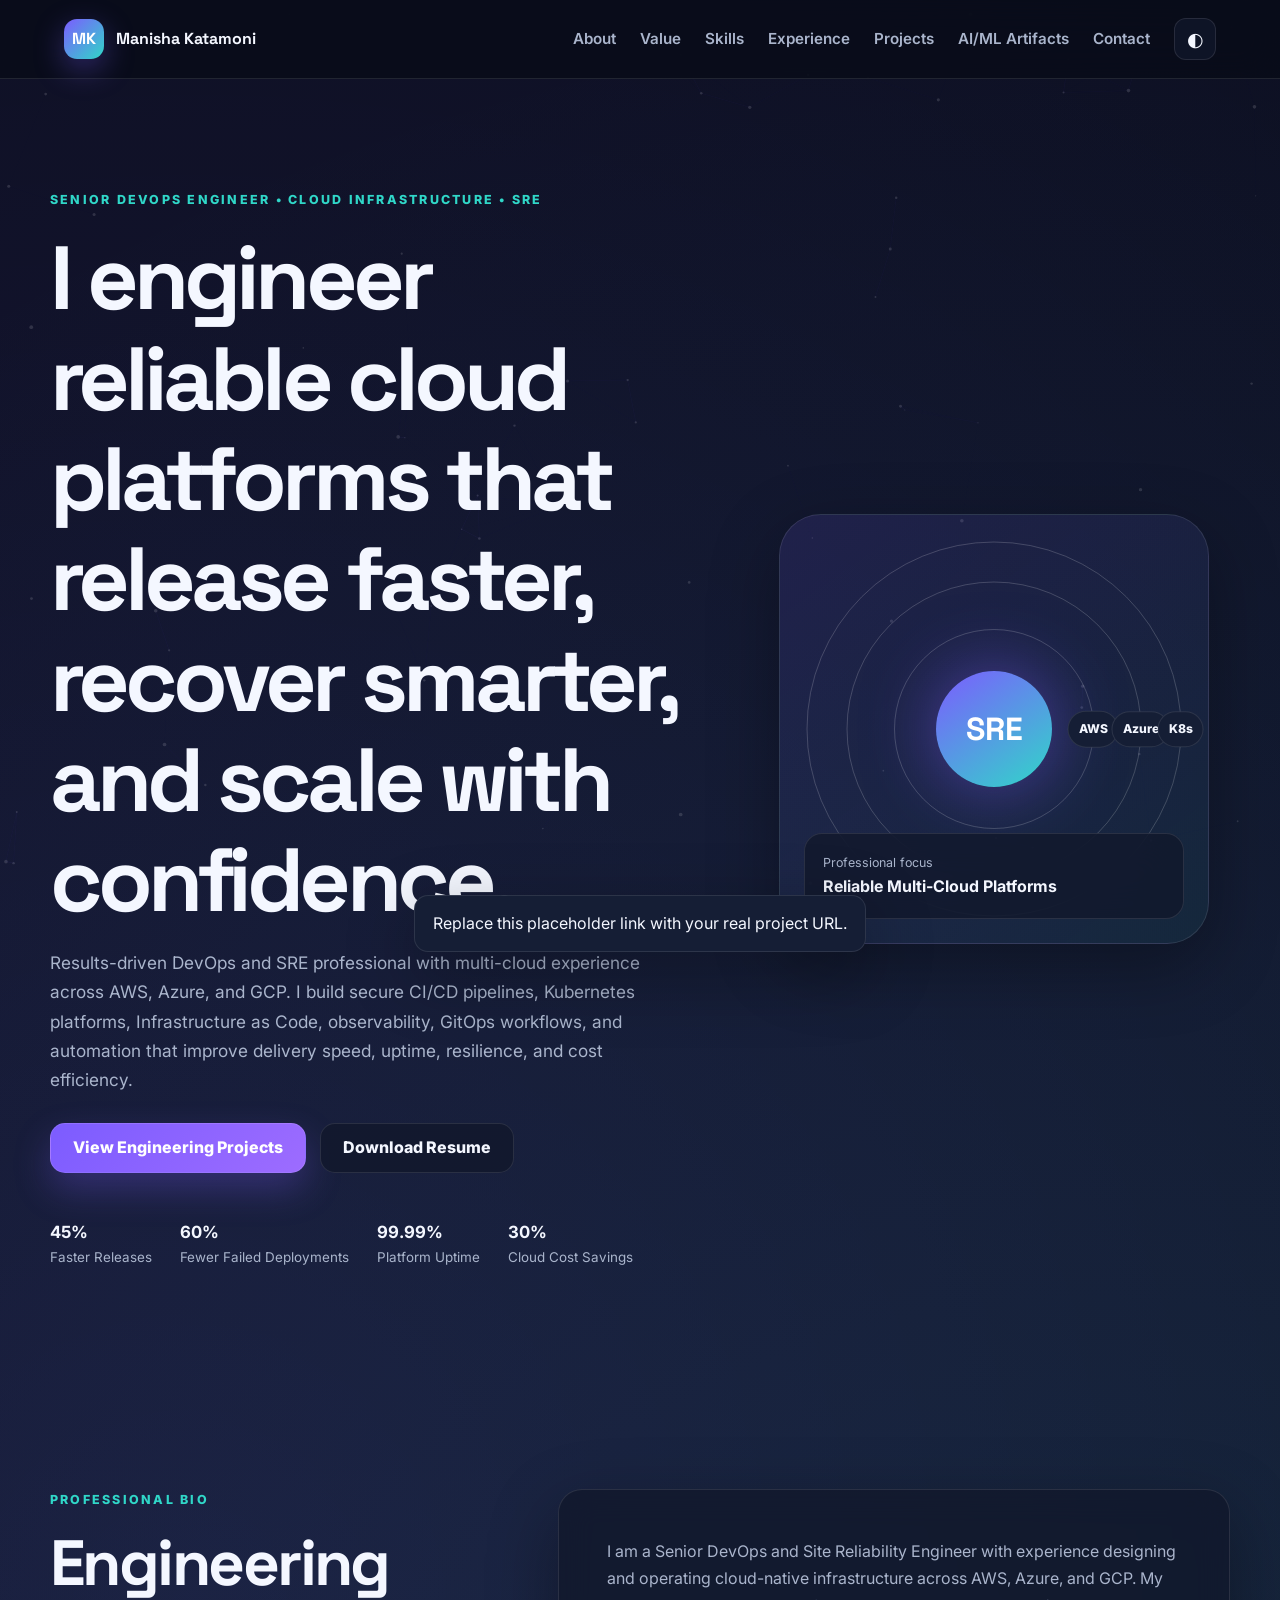
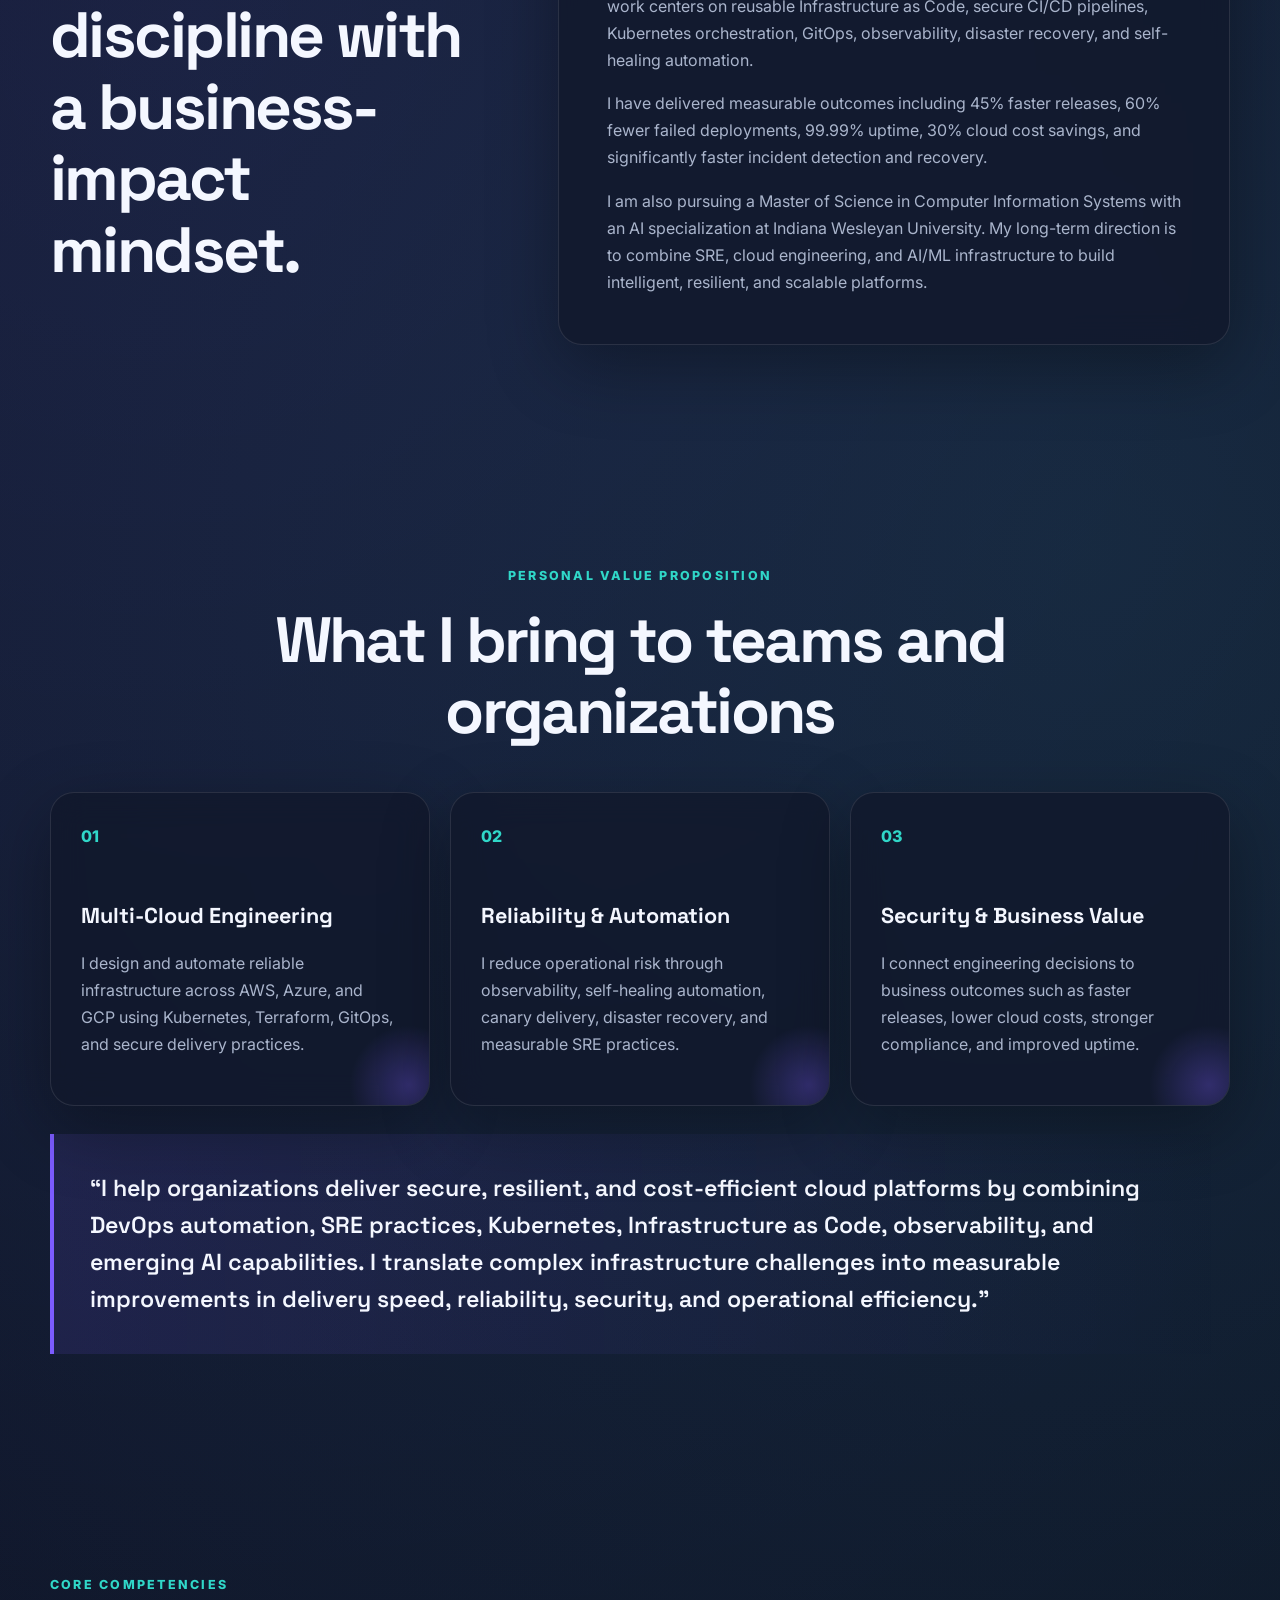
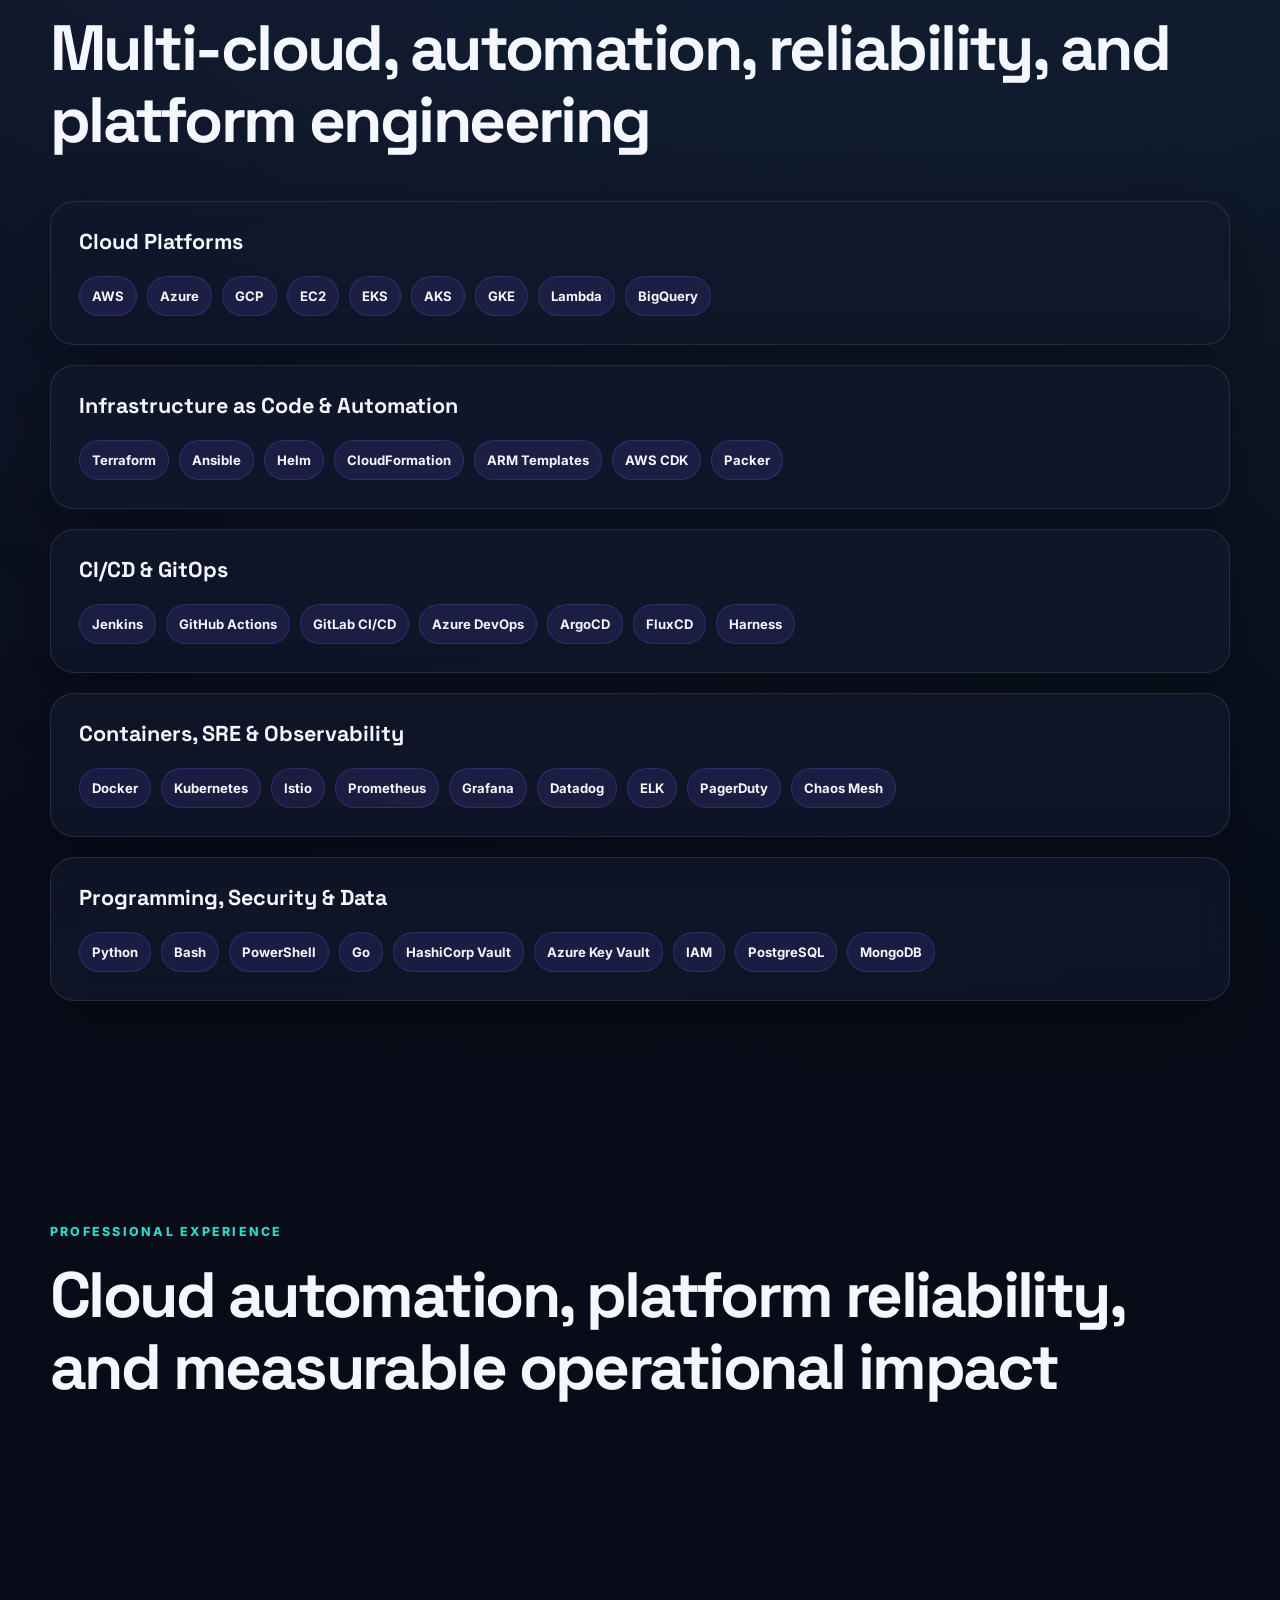
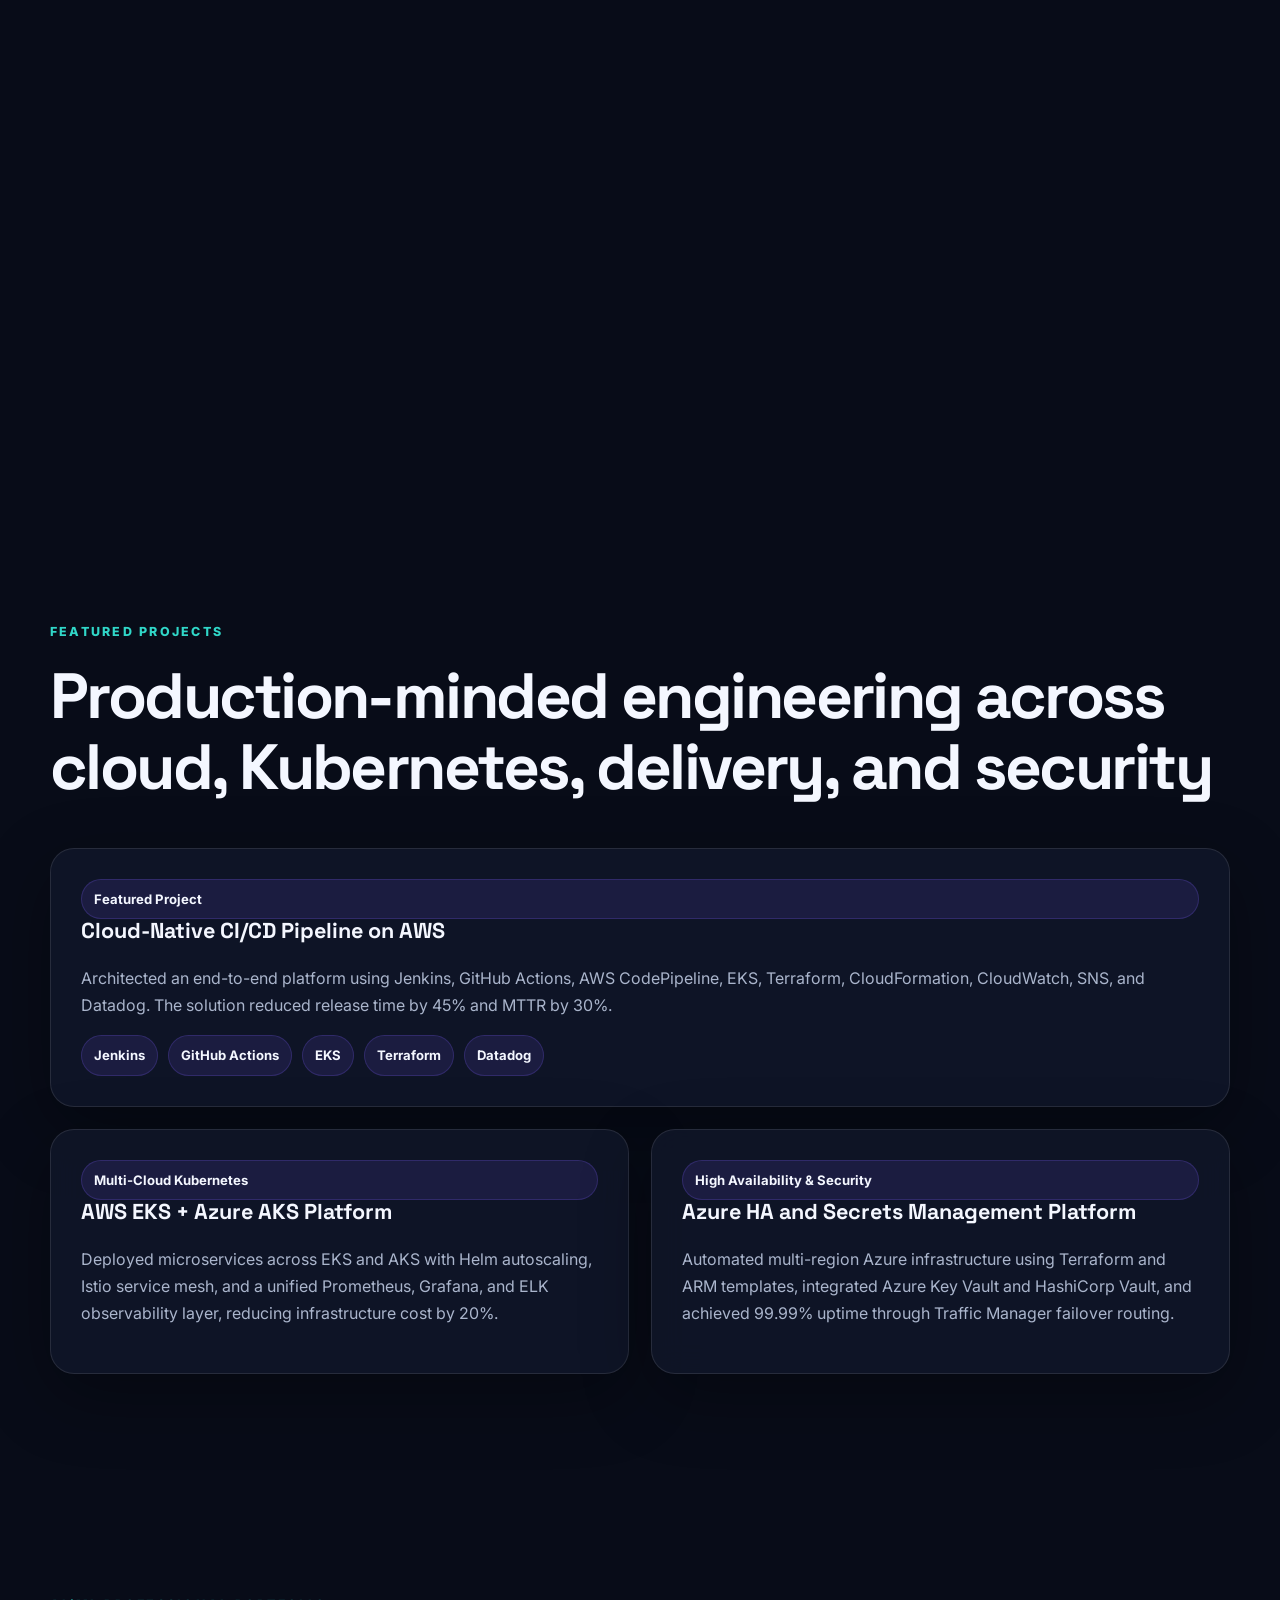
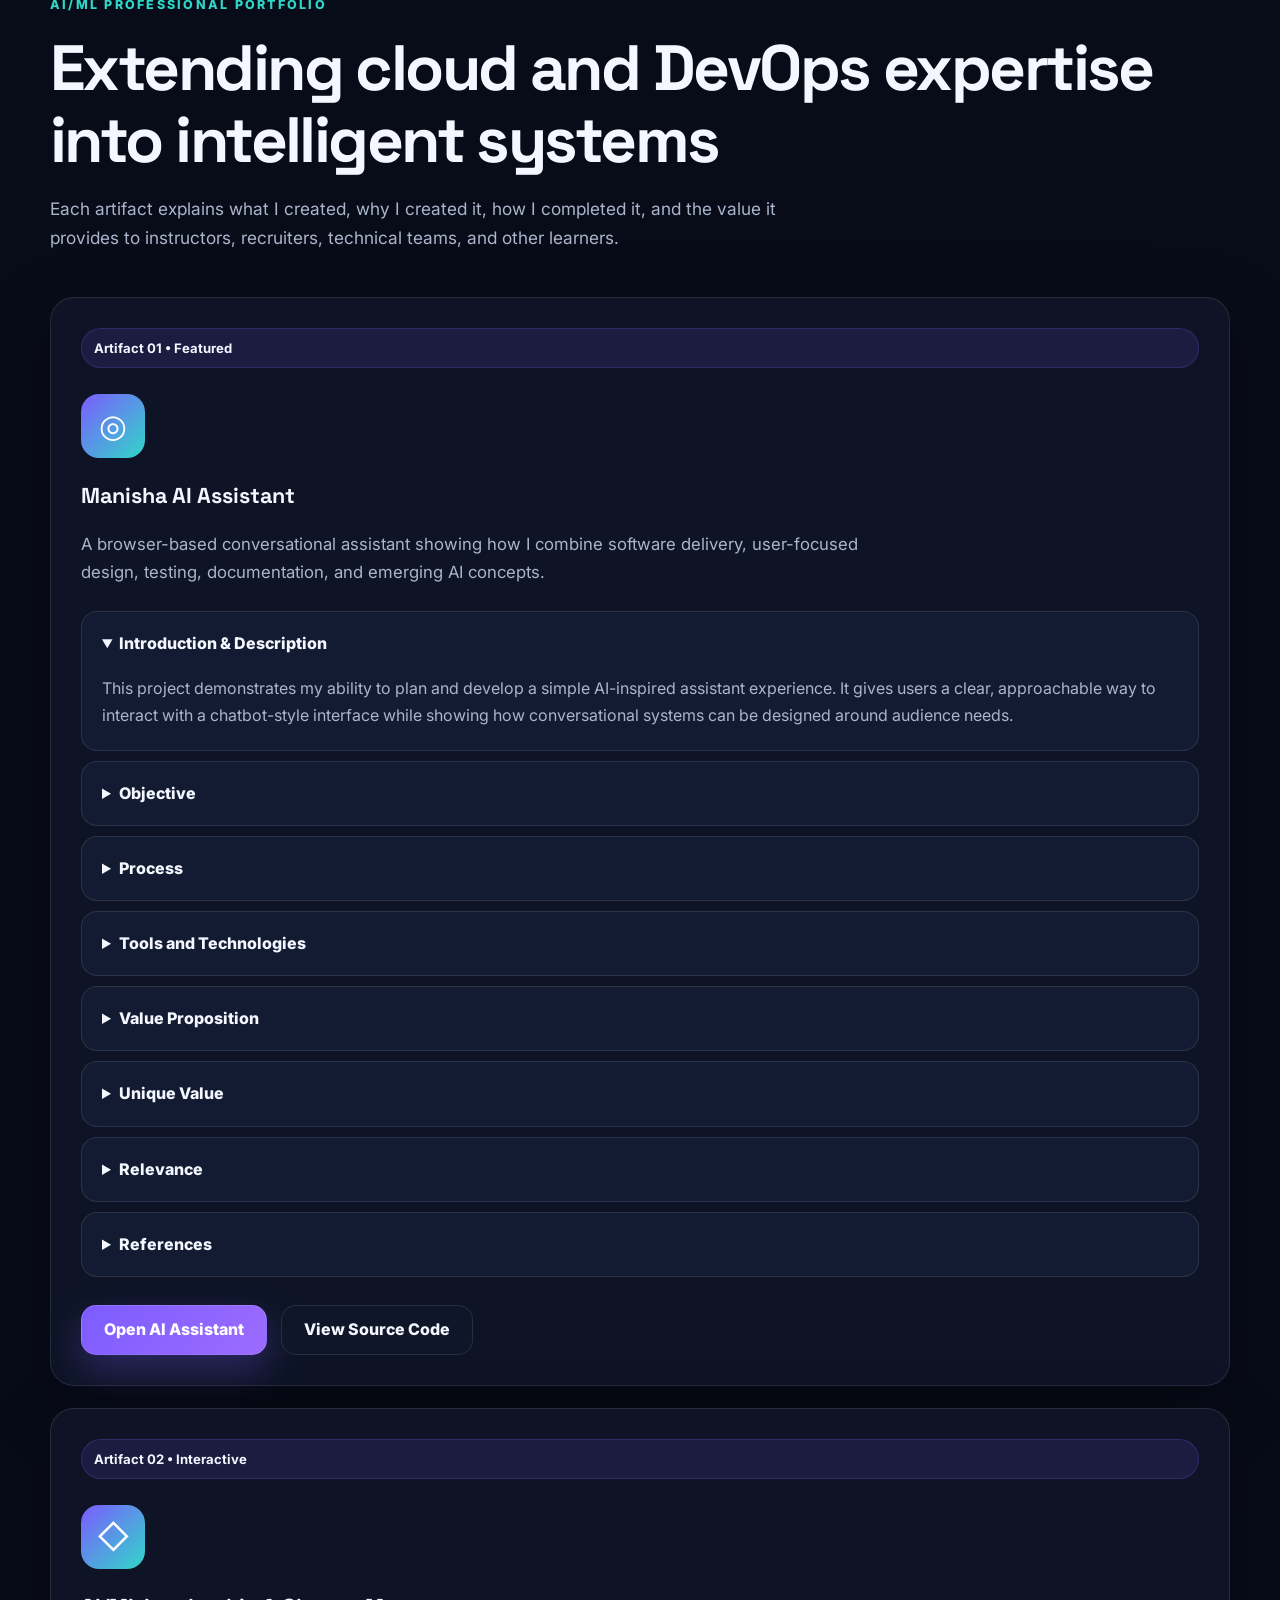
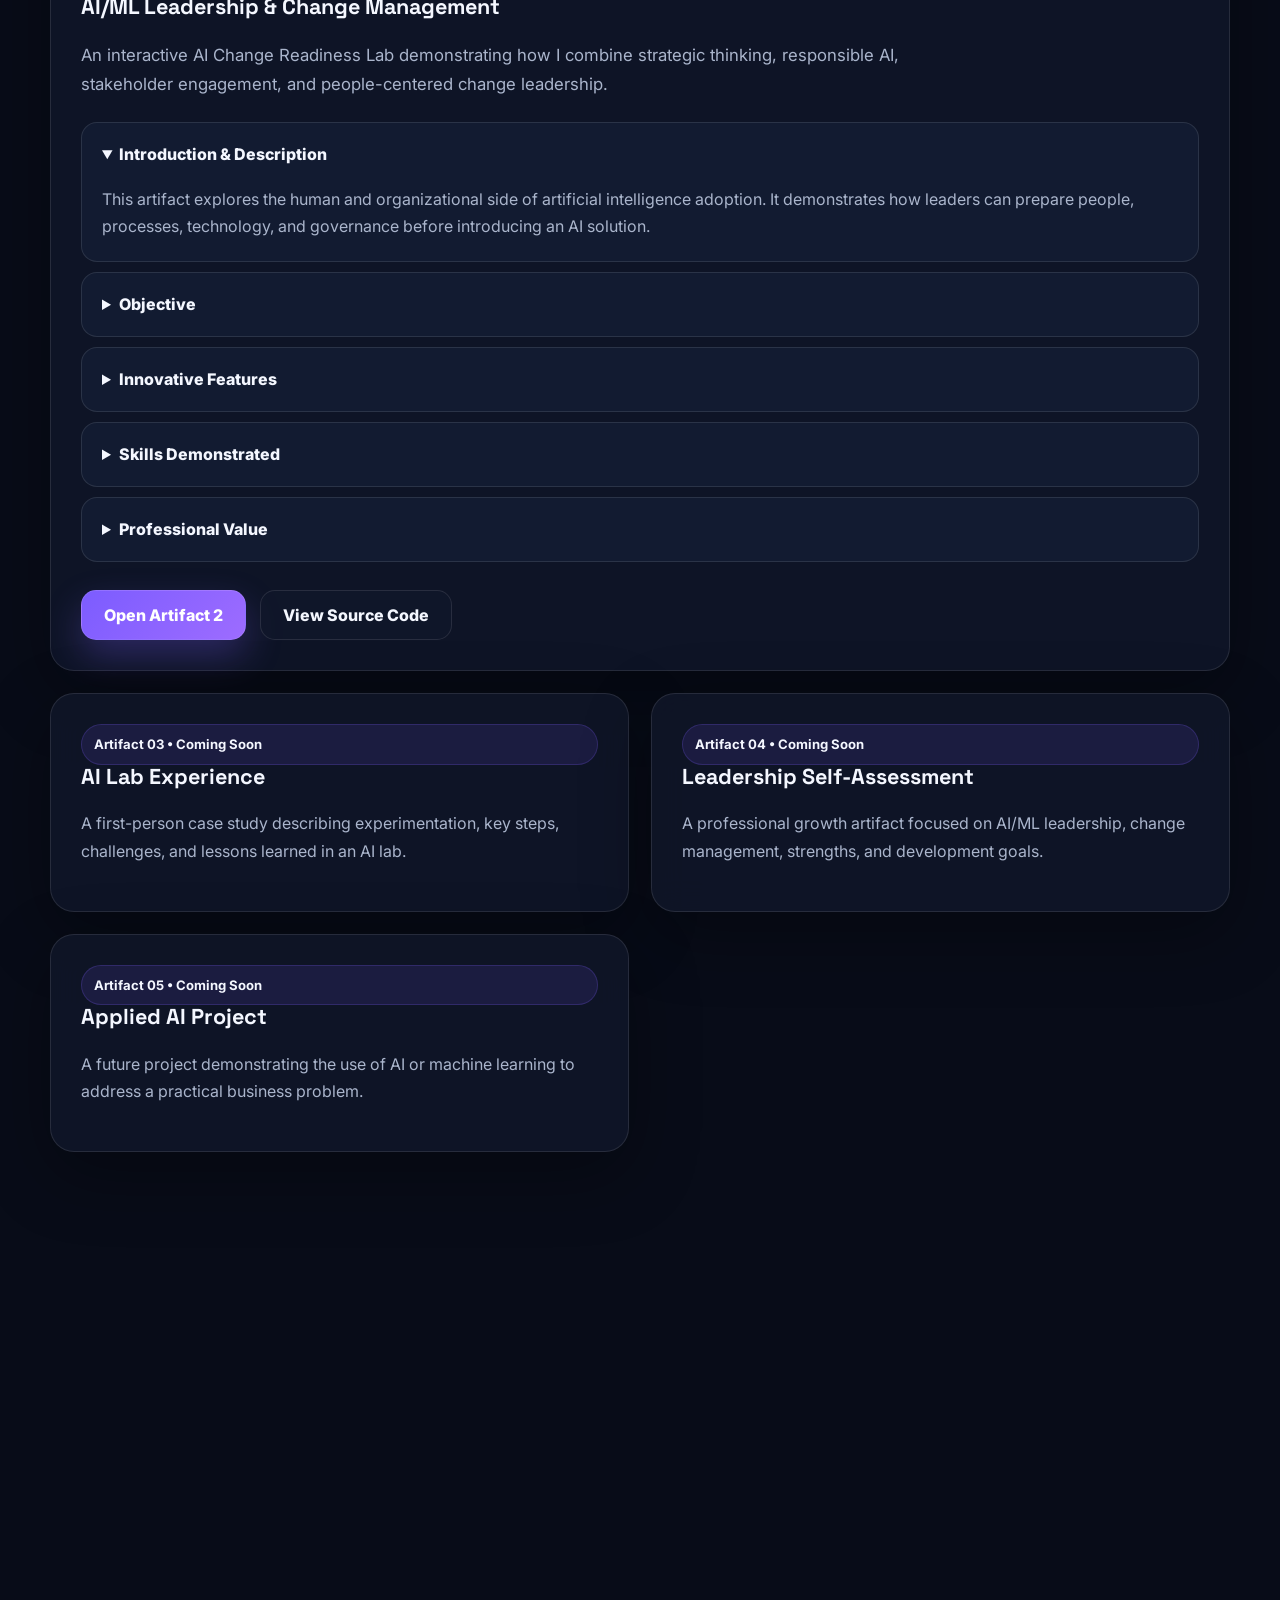
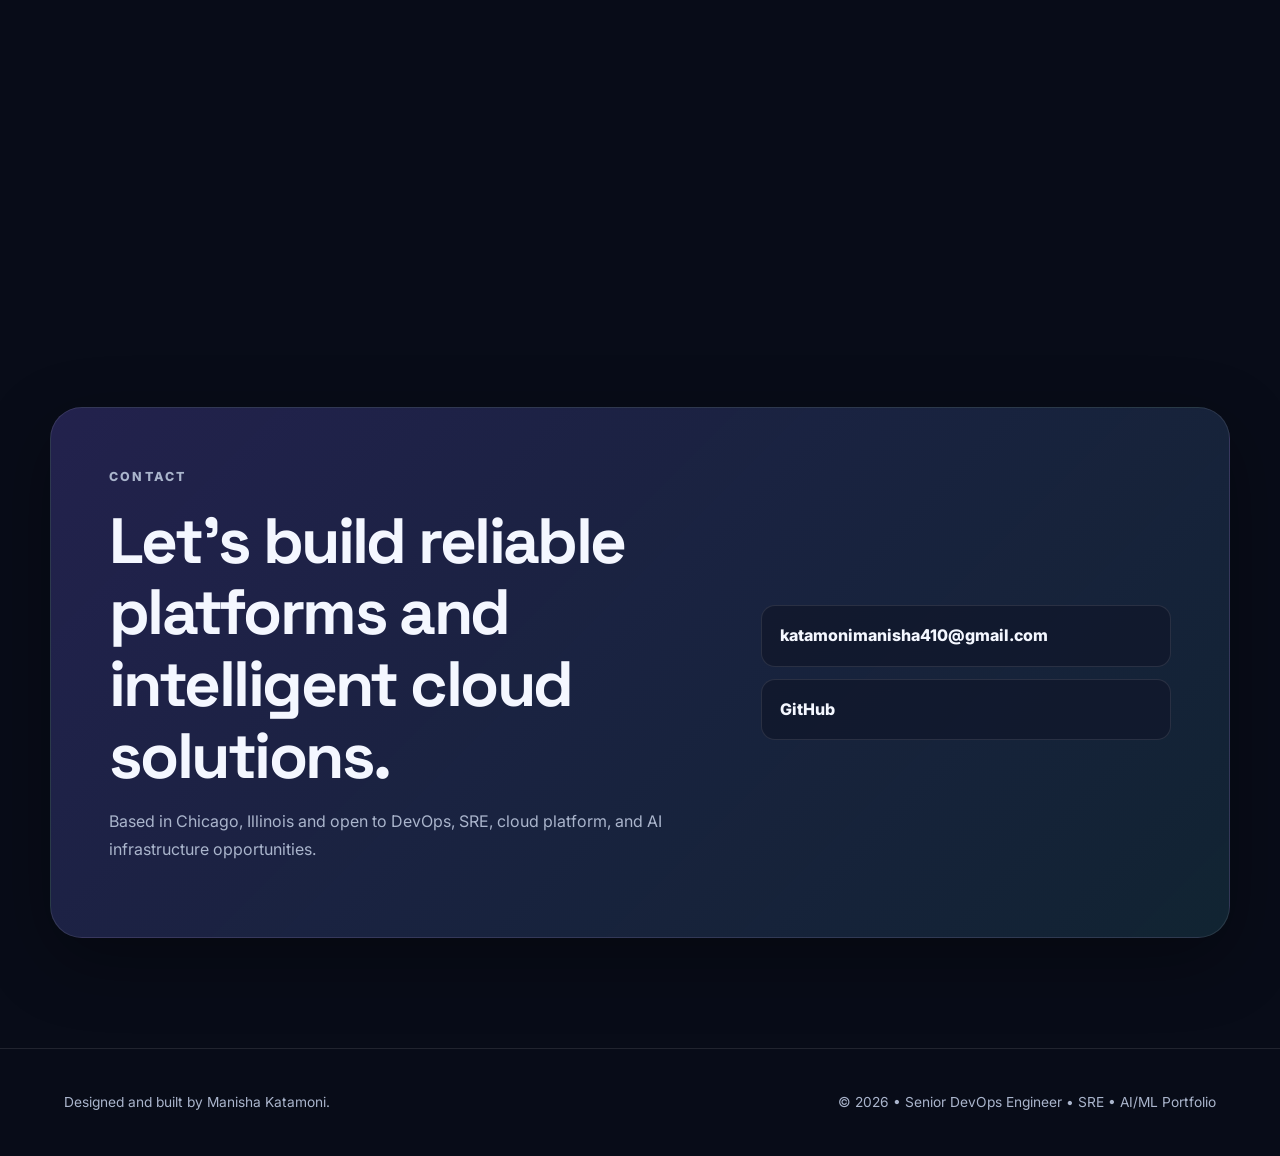
==== commit 0cd46c23: "Feature Artifact 2 in portfolio" ====
--- a/index.html
+++ b/index.html
@@ -228,12 +228,90 @@
             <a class="button secondary" href="https://github.com/m25022000/manisha-AI-Assistent" target="_blank" rel="noreferrer">View Source Code</a>
           </div>
         </article>
-
-        <article class="artifact-card reveal">
-          <div class="artifact-badge">Artifact 02 • Coming Soon</div>
-          <h3>AI & ML Timeline</h3>
-          <p>A visual explanation of major AI and machine learning milestones and their influence on modern technology.</p>
-        </article>
+<article class="artifact-card featured reveal">
+  <div class="artifact-badge">Artifact 02 • Interactive</div>
+
+  <div class="artifact-icon">◇</div>
+
+  <h3>AI/ML Leadership & Change Management</h3>
+
+  <p class="artifact-summary">
+    An interactive AI Change Readiness Lab demonstrating how I combine
+    strategic thinking, responsible AI, stakeholder engagement, and
+    people-centered change leadership.
+  </p>
+
+  <div class="artifact-details">
+
+    <details open>
+      <summary>Introduction & Description</summary>
+      <p>
+        This artifact explores the human and organizational side of artificial
+        intelligence adoption. It demonstrates how leaders can prepare people,
+        processes, technology, and governance before introducing an AI solution.
+      </p>
+    </details>
+
+    <details>
+      <summary>Objective</summary>
+      <p>
+        To demonstrate my ability to evaluate organizational AI readiness,
+        communicate change, address stakeholder concerns, and support the
+        responsible adoption of intelligent technologies.
+      </p>
+    </details>
+
+    <details>
+      <summary>Innovative Features</summary>
+      <p>
+        The artifact includes an interactive AI Change Readiness Lab with
+        readiness indicators for people, process, technology, and governance.
+        It also contains a Leadership Decision Simulator for employee
+        resistance, ethical concerns, skills gaps, and low adoption.
+      </p>
+    </details>
+
+    <details>
+      <summary>Skills Demonstrated</summary>
+      <p>
+        AI leadership, change management, strategic planning, responsible AI,
+        communication, stakeholder engagement, decision-making, and continuous
+        learning.
+      </p>
+    </details>
+
+    <details>
+      <summary>Professional Value</summary>
+      <p>
+        This artifact shows that I understand both the technical and human
+        dimensions of AI transformation. It is relevant to AI/ML leadership,
+        DevOps, cloud architecture, platform engineering, technology consulting,
+        and organizational change roles.
+      </p>
+    </details>
+
+  </div>
+
+  <div class="artifact-actions">
+    <a
+      class="button primary"
+      href="artifact2/"
+      target="_blank"
+      rel="noreferrer"
+    >
+      Open Artifact 2
+    </a>
+
+    <a
+      class="button secondary"
+      href="https://github.com/m25022000/manisha-portfolio/tree/main/artifact2"
+      target="_blank"
+      rel="noreferrer"
+    >
+      View Source Code
+    </a>
+  </div>
+</article>
 
         <article class="artifact-card reveal">
           <div class="artifact-badge">Artifact 03 • Coming Soon</div>
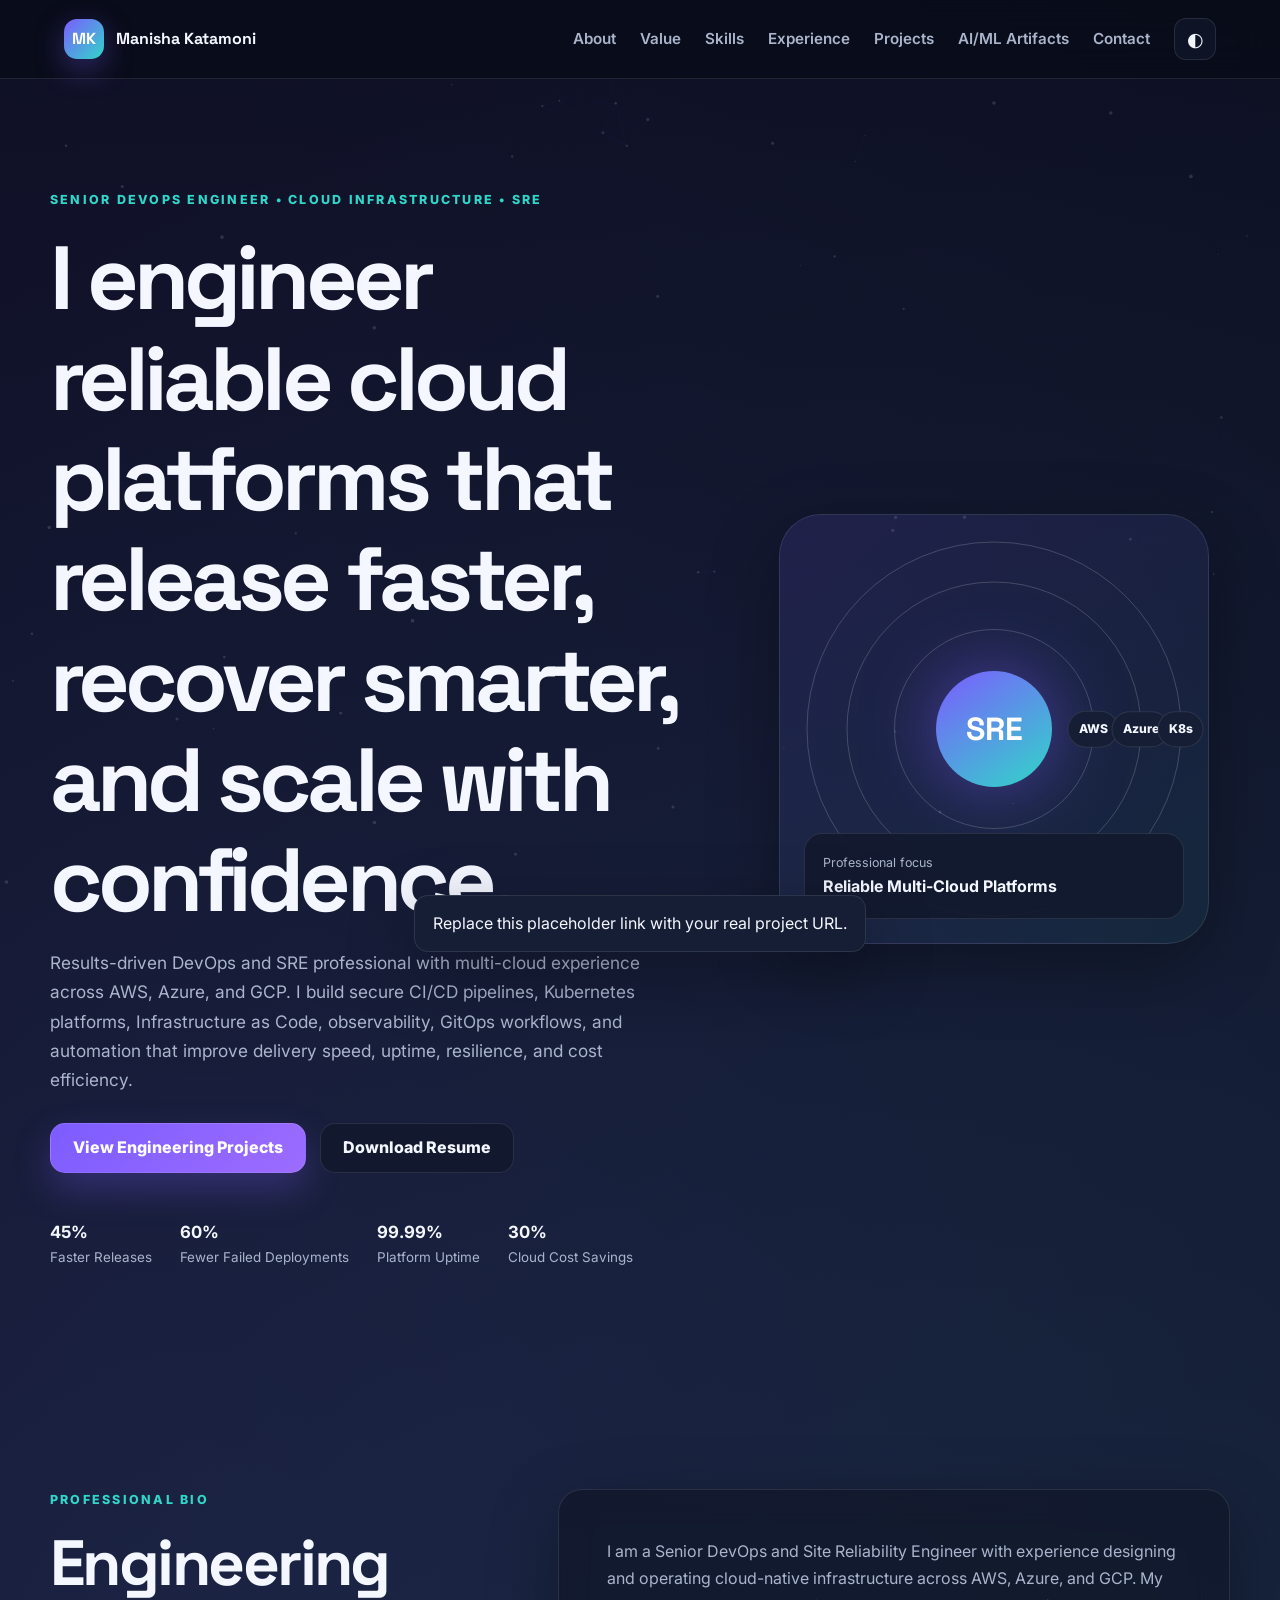
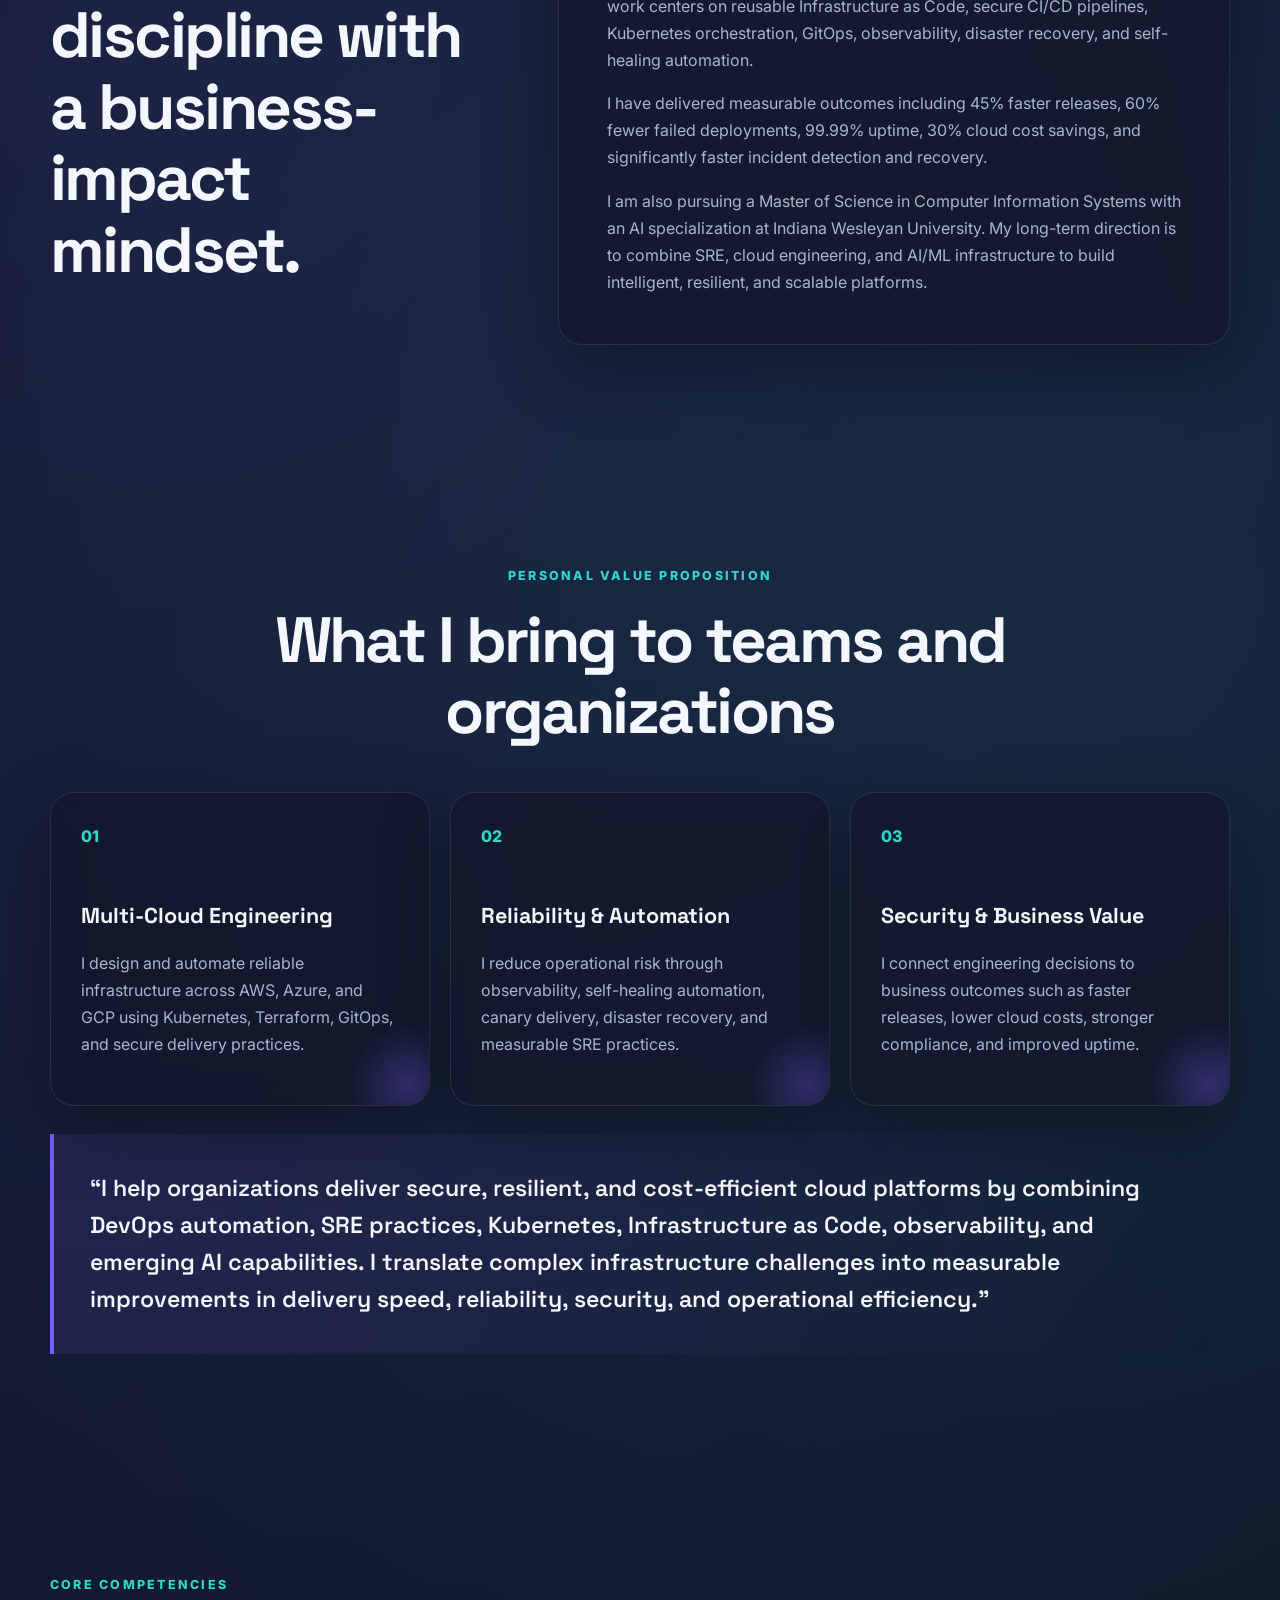
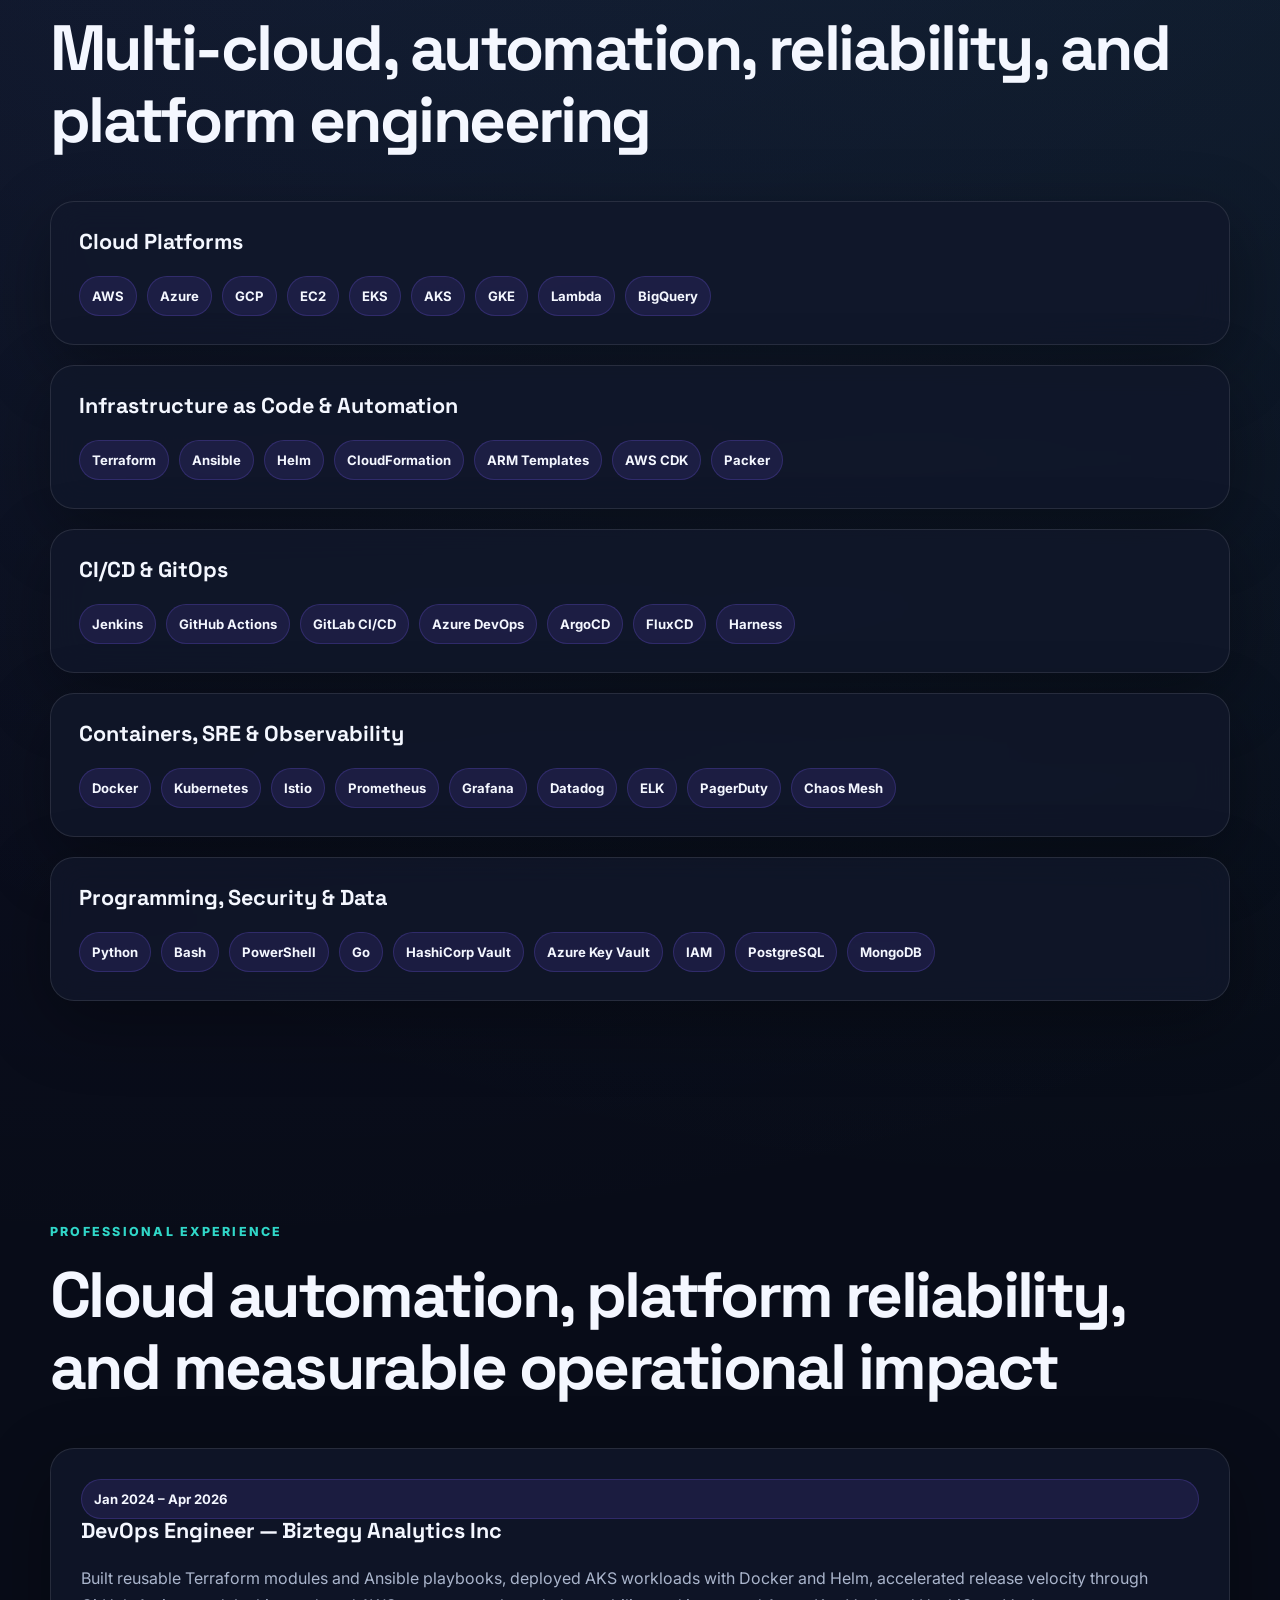
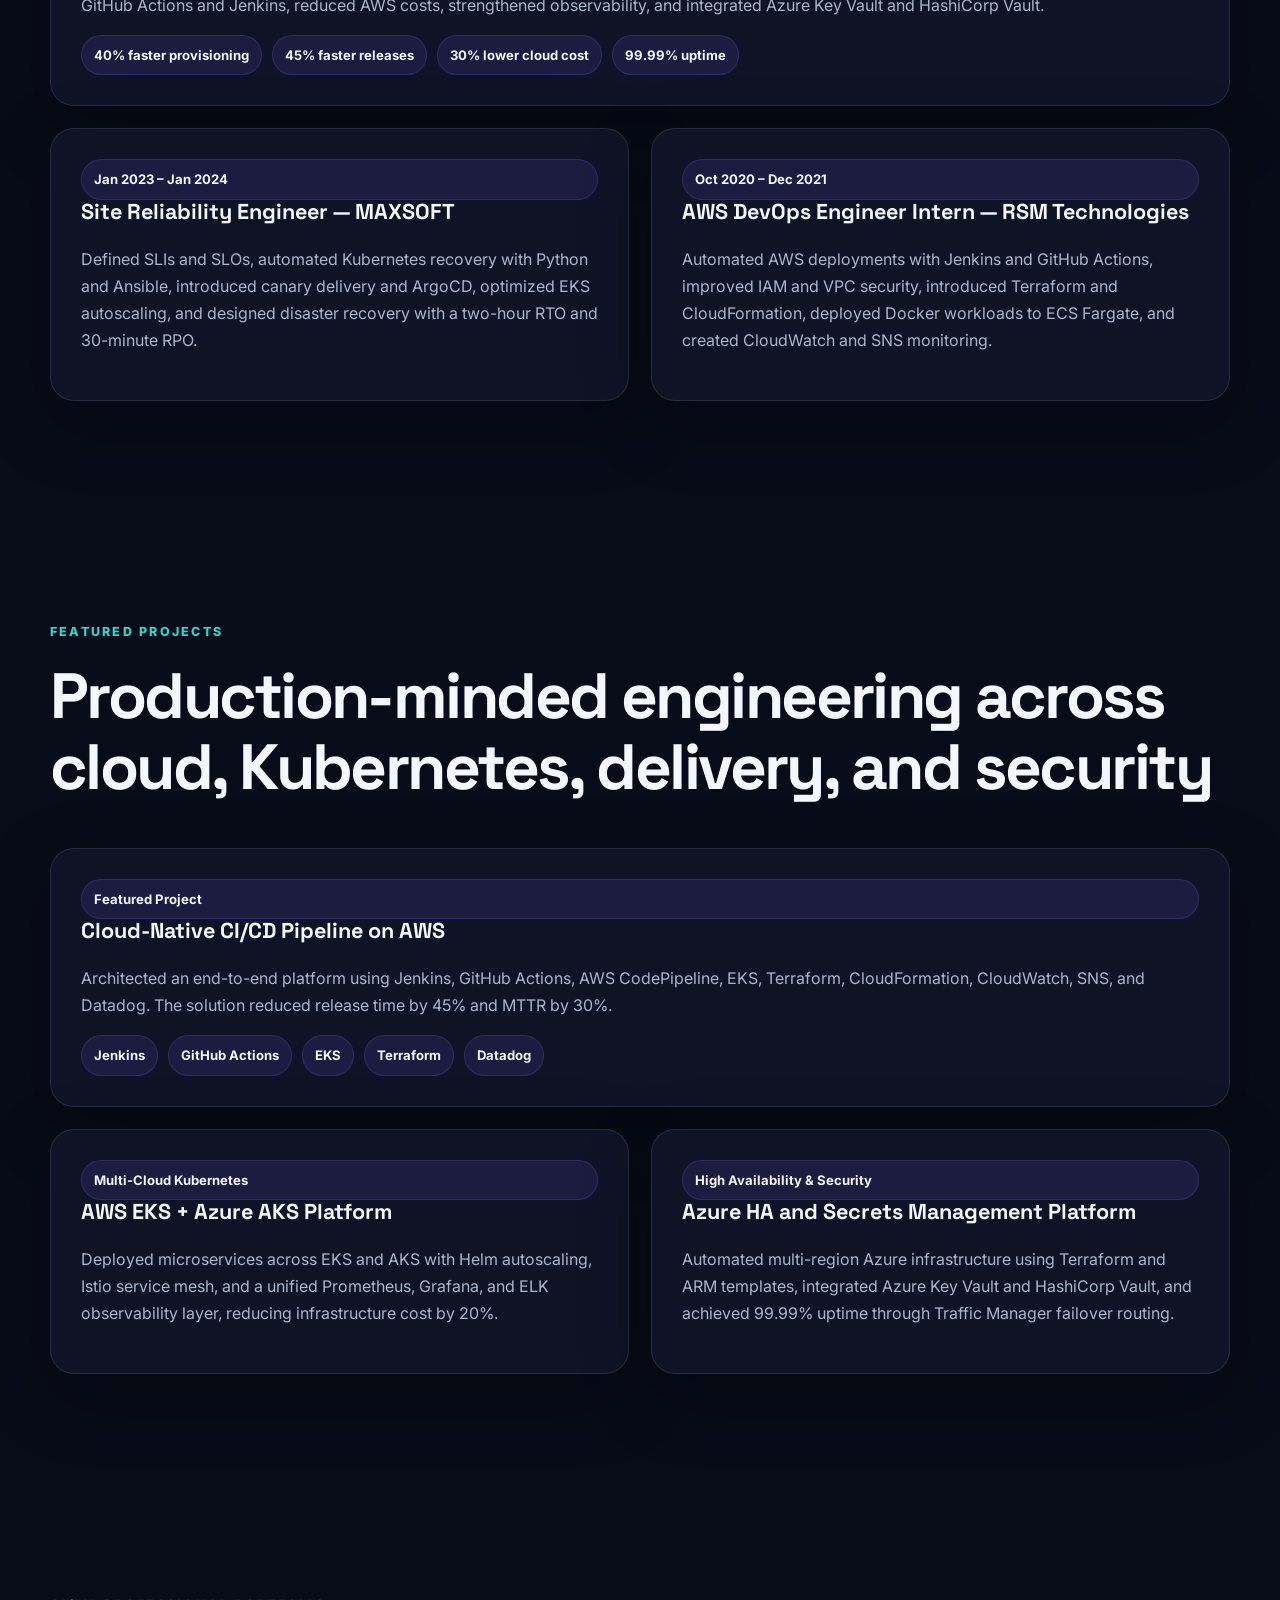
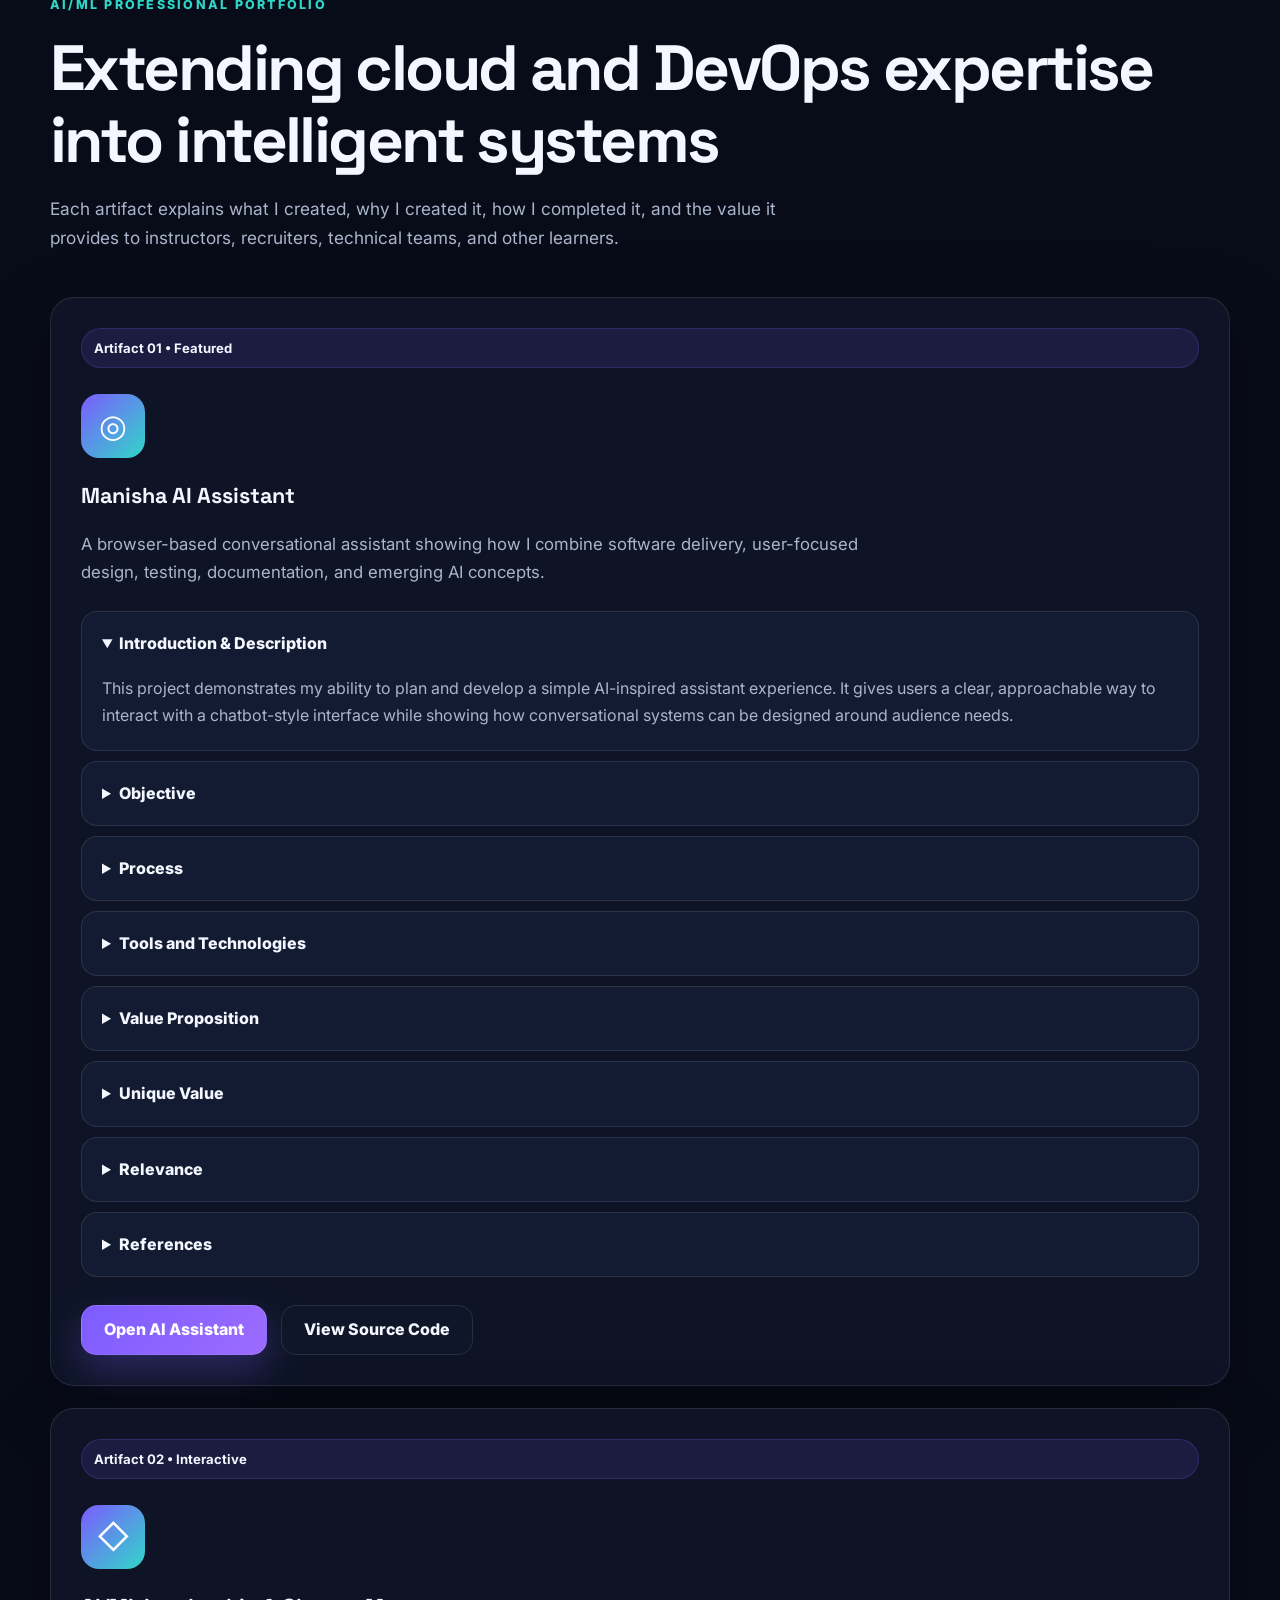
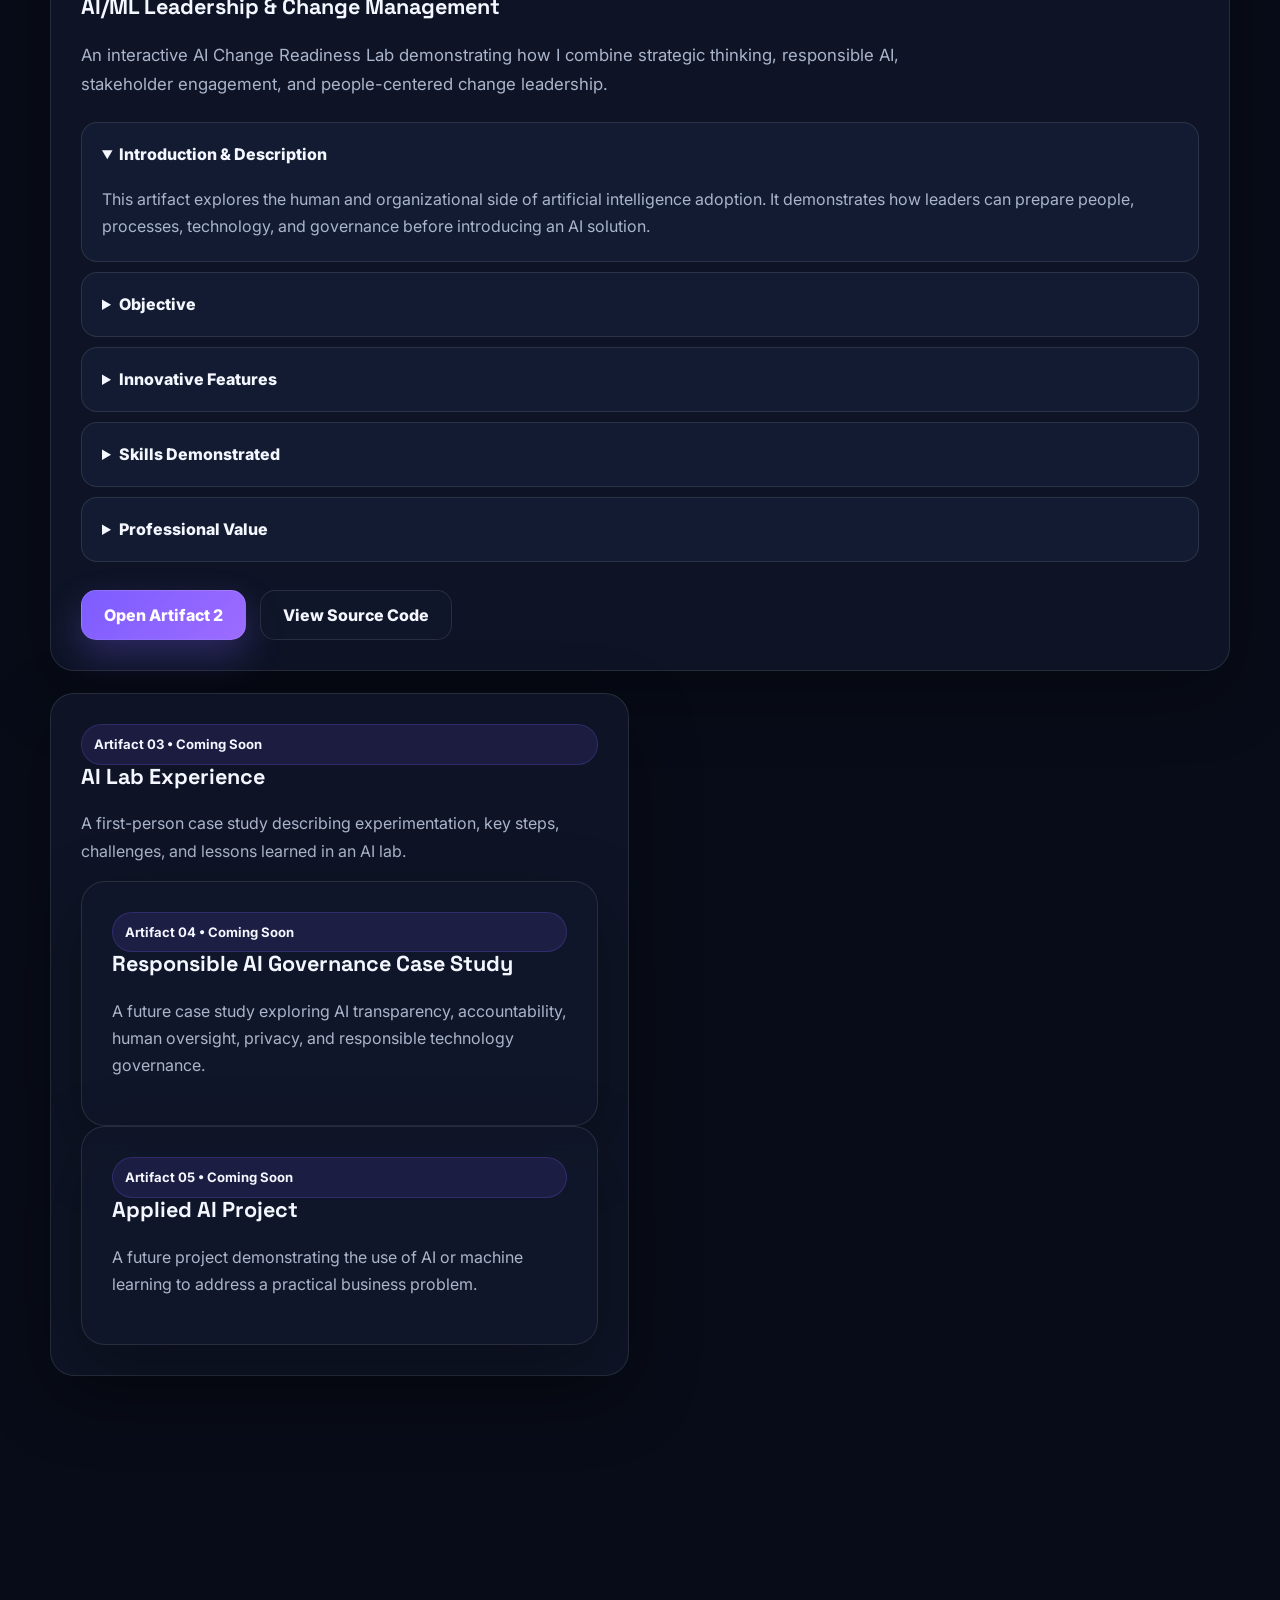
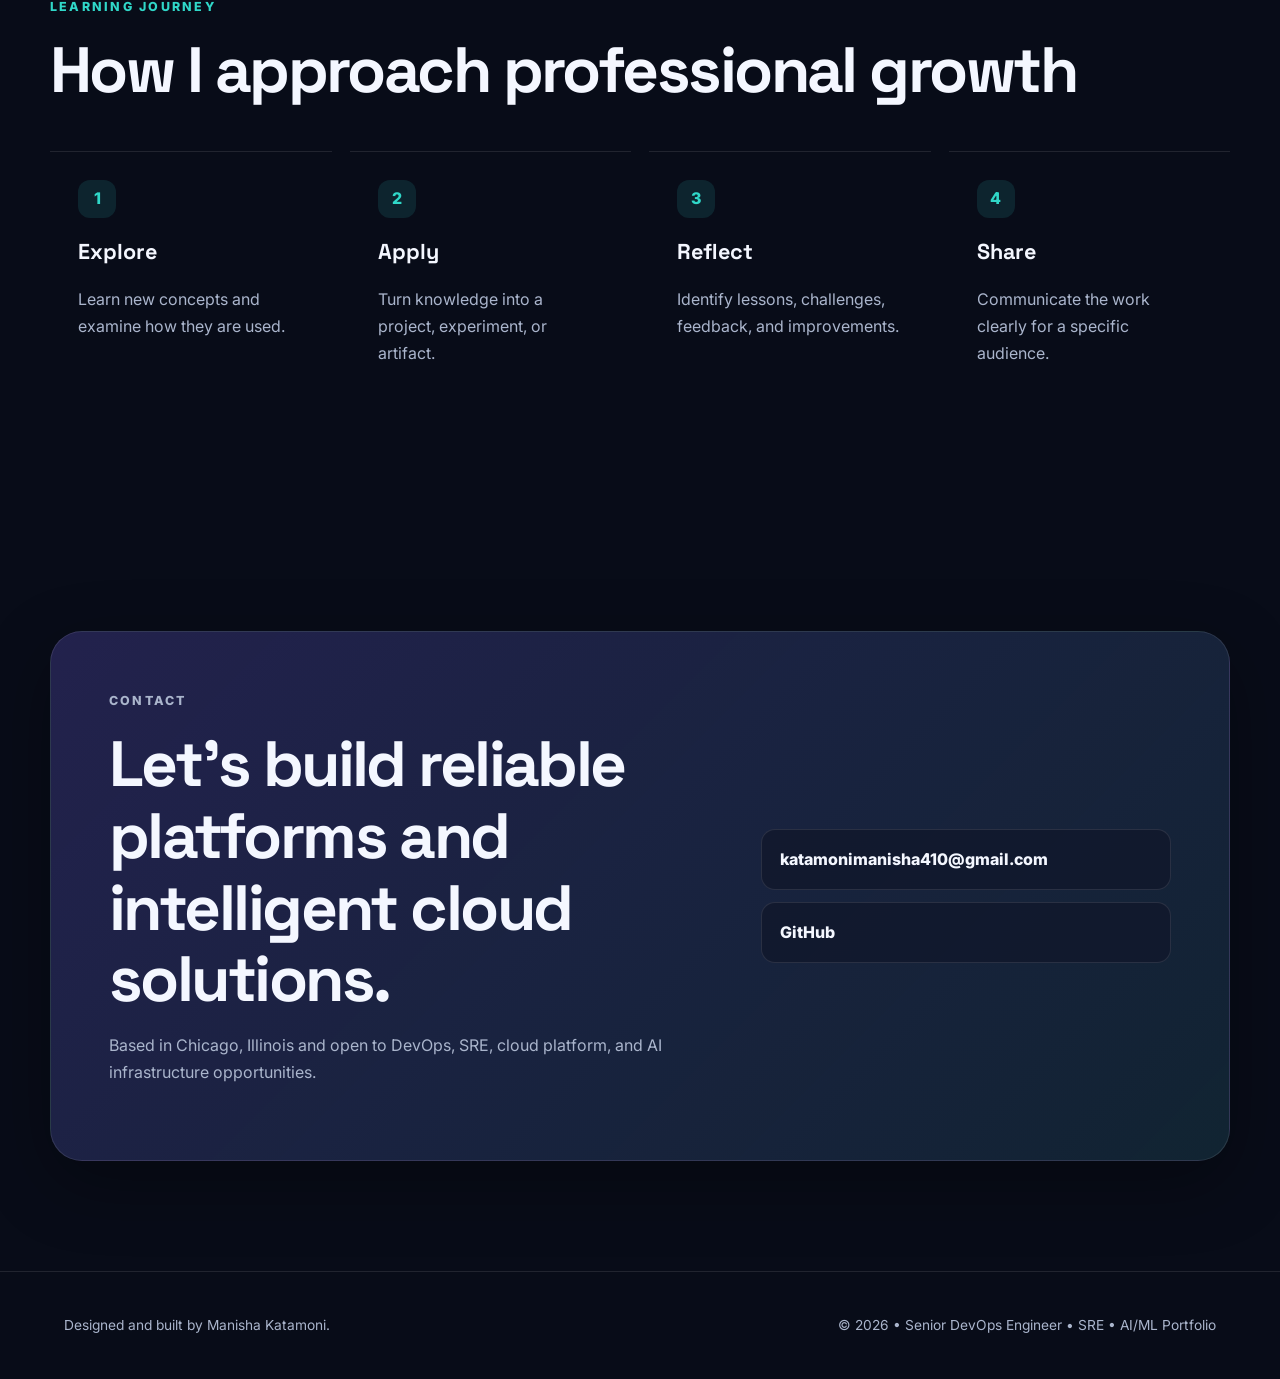
==== commit 4434eff9: "Update index.html" ====
--- a/index.html
+++ b/index.html
@@ -317,13 +317,16 @@
           <div class="artifact-badge">Artifact 03 • Coming Soon</div>
           <h3>AI Lab Experience</h3>
           <p>A first-person case study describing experimentation, key steps, challenges, and lessons learned in an AI lab.</p>
-        </article>
-
-        <article class="artifact-card reveal">
-          <div class="artifact-badge">Artifact 04 • Coming Soon</div>
-          <h3>Leadership Self-Assessment</h3>
-          <p>A professional growth artifact focused on AI/ML leadership, change management, strengths, and development goals.</p>
-        </article>
+       <article class="artifact-card reveal">
+  <div class="artifact-badge">Artifact 04 • Coming Soon</div>
+
+  <h3>Responsible AI Governance Case Study</h3>
+
+  <p>
+    A future case study exploring AI transparency, accountability,
+    human oversight, privacy, and responsible technology governance.
+  </p>
+</article>
 
         <article class="artifact-card reveal">
           <div class="artifact-badge">Artifact 05 • Coming Soon</div>
